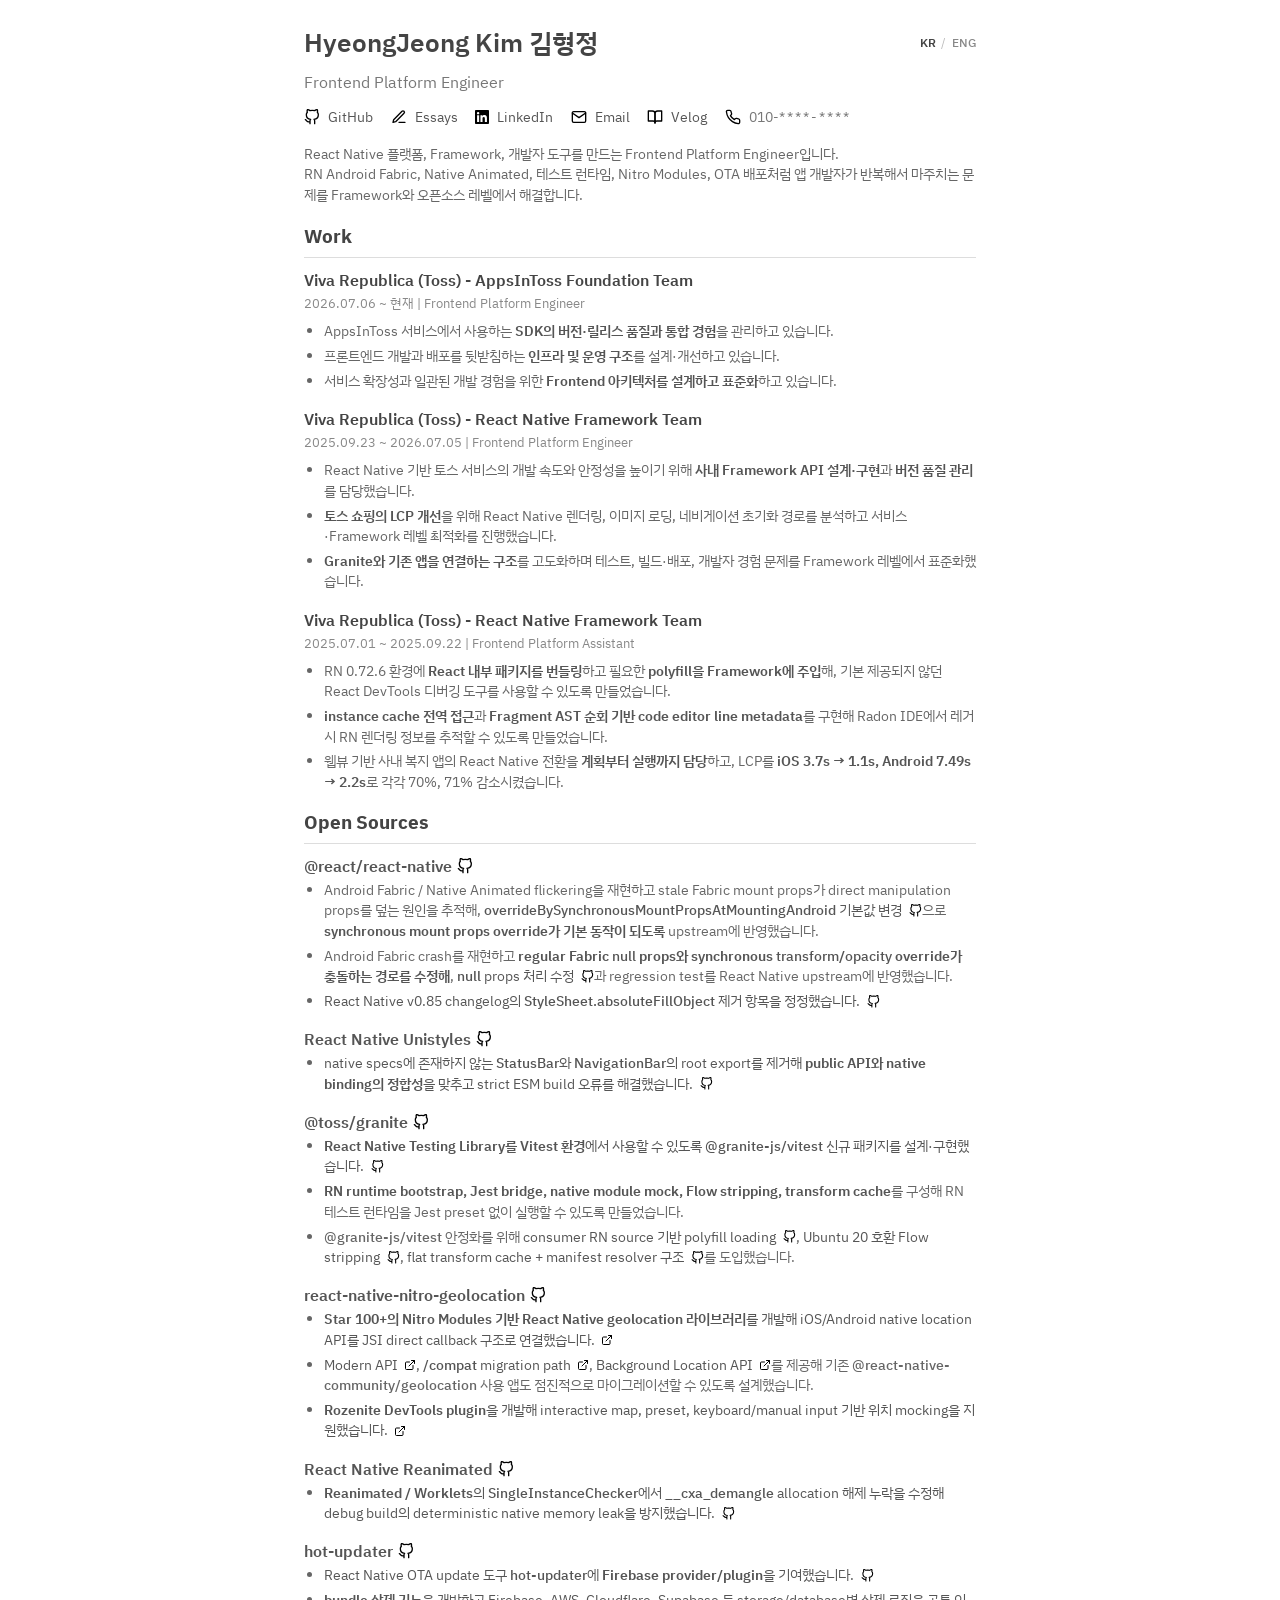
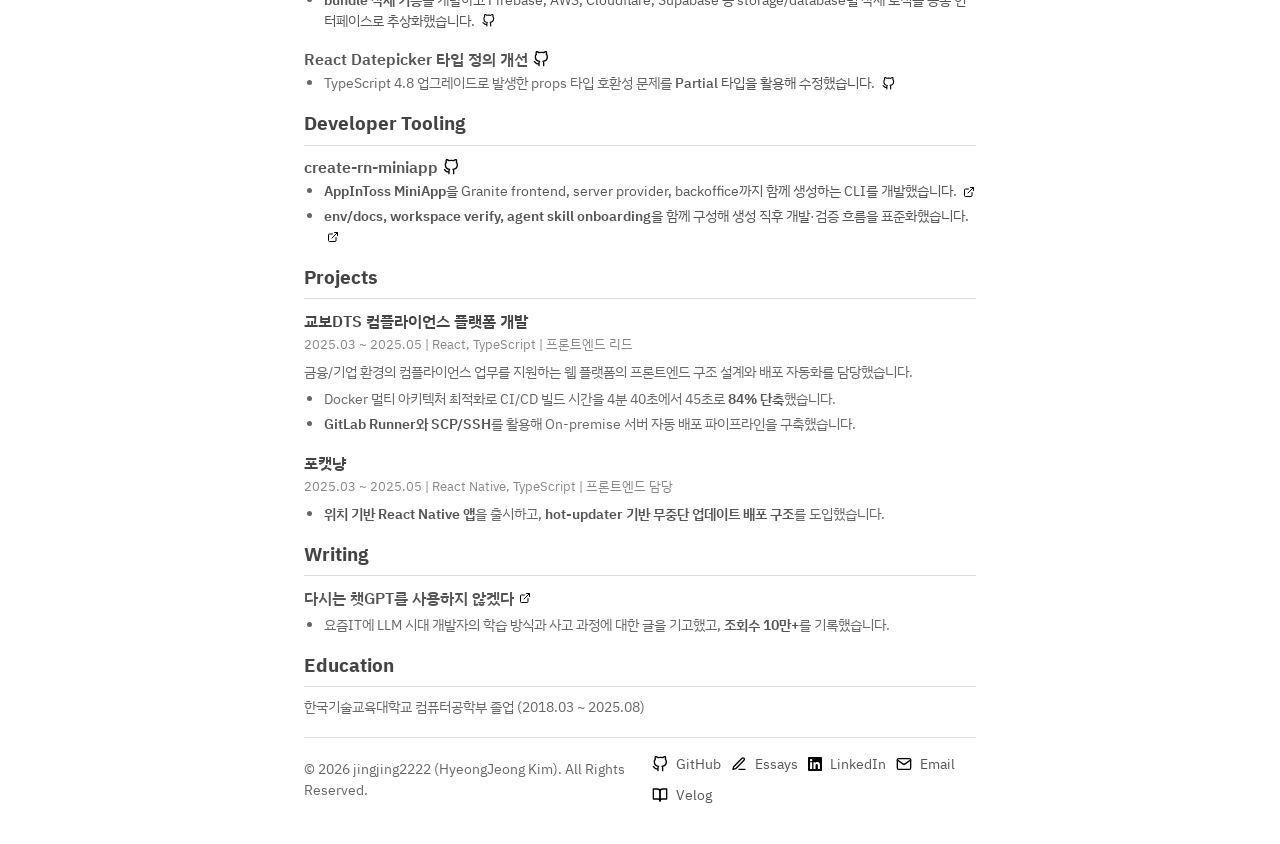
==== index.html @ 48386f1f "Update experience and open source contributions" ====
<!DOCTYPE html>
<html lang="ko">

<head>
    <link rel="stylesheet" href="style.css" />
    <meta charset="UTF-8">
    <meta name="viewport" content="width=device-width, initial-scale=1.0">
    <title>김형정 | Frontend Platform Engineer</title>
    <meta name="description" content="jingjing2222's resume">
    <meta name="keywords"
        content="김형정, Frontend Platform Engineer, React Native, TypeScript, 토스, Framework, Developer Tooling, jingjing2222">
    <meta name="author" content="김형정 (HyeongJeong Kim)">
    <meta name="robots" content="index, follow">
    <link rel="canonical" href="https://jingjing2222.github.io/resume/">
    <link rel="alternate" hreflang="ko" href="https://jingjing2222.github.io/resume/">
    <link rel="alternate" hreflang="en" href="https://jingjing2222.github.io/resume/en.html">
    <link rel="alternate" hreflang="x-default" href="https://jingjing2222.github.io/resume/">

    <!-- Open Graph Meta Tags -->
    <meta property="og:type" content="website">
    <meta property="og:title" content="김형정 | Frontend Platform Engineer">
    <meta property="og:description" content="jingjing2222's resume">
    <meta property="og:url" content="https://jingjing2222.github.io/resume/">
    <meta property="og:site_name" content="김형정 이력서">
    <meta property="og:locale" content="ko_KR">

    <!-- Twitter Card Meta Tags -->
    <meta name="twitter:card" content="summary">
    <meta name="twitter:title" content="김형정 | Frontend Platform Engineer">
    <meta name="twitter:description" content="jingjing2222's resume">
    <meta name="twitter:site" content="@jingjing2222">
    <meta name="twitter:creator" content="@jingjing2222">

    <!-- JSON-LD Structured Data -->
    <script type="application/ld+json">
    {
        "@context": "https://schema.org",
        "@type": "Person",
        "name": "김형정",
        "alternateName": "HyeongJeong Kim",
        "jobTitle": "Frontend Platform Engineer",
        "description": "jingjing2222's resume",
        "url": "https://jingjing2222.github.io/resume/",
        "sameAs": [
            "https://github.com/jingjing2222",
            "https://velog.io/@jingjing2222/posts",
            "https://brunch.co.kr/@jay2",
            "https://www.linkedin.com/in/%ED%98%95%EC%A0%95-%EA%B9%80-28005a360/"
        ],
        "email": "hj.jingjing2222@gmail.com",
        "knowsAbout": [
            "React Native",
            "React Native Platform",
            "TypeScript",
            "Frontend Platform",
            "Developer Tooling",
            "Mobile Development",
            "JavaScript"
        ],
        "worksFor": {
            "@type": "Organization",
            "name": "Viva Republica (Toss)"
        },
        "alumniOf": {
            "@type": "EducationalOrganization",
            "name": "한국기술교육대학교",
            "department": "컴퓨터공학부"
        }
    }
    </script>
</head>

<body>
    <main class="main">
        <header>
            <div class="header-title-row">
                <h1 class="title">HyeongJeong Kim 김형정</h1>
                <nav class="lang-switch" aria-label="Language">
                    <a href="index.html" class="lang-link" aria-current="page">KR</a>
                    <span class="lang-separator" aria-hidden="true">/</span>
                    <a href="en.html" class="lang-link">ENG</a>
                </nav>
            </div>
            <div class="title-desc">Frontend Platform Engineer</div>

            <div class="social-links">
                <a href="https://github.com/jingjing2222" target="_blank" class="social-link">
                    <span class="icon github-icon" aria-hidden="true"></span> GitHub
                </a>

                <a href="https://brunch.co.kr/@jay2" target="_blank" class="social-link">
                    <span class="icon essay-icon" aria-hidden="true"></span> Essays
                </a>

                <a href="https://www.linkedin.com/in/%ED%98%95%EC%A0%95-%EA%B9%80-28005a360/" target="_blank"
                    class="social-link">
                    <span class="icon linkedin-icon" aria-hidden="true"></span> LinkedIn
                </a>

                <a href="mailto:hj.jingjing2222@gmail.com" target="_blank" class="social-link">
                    <span class="icon email-icon" aria-hidden="true"></span> Email
                </a>

                <a href="https://velog.io/@jingjing2222/posts" target="_blank" class="social-link">
                    <span class="icon blog-icon" aria-hidden="true"></span> Velog
                </a>

                <div class="social-link">
                    <span class="icon phone-icon" aria-hidden="true"></span><span>010-</span><span
                        class="phone-number"></span>
                </div>
            </div>
        </header>

        <section class="about">
            <p>
                React Native 플랫폼, Framework, 개발자 도구를 만드는 Frontend Platform Engineer입니다.<br />
                RN Android Fabric, Native Animated, 테스트 런타임, Nitro Modules, OTA 배포처럼 앱 개발자가 반복해서 마주치는 문제를 Framework와 오픈소스 레벨에서 해결합니다.<br />
            </p>
        </section>

        <section class="work">
            <h2>Work</h2>

            <div class="experience-item">
                <h3>Viva Republica (Toss) - AppsInToss Foundation Team</h3>
                <div class="project-period">2026.07.06 ~ 현재 | Frontend Platform Engineer</div>
                <ul>
                    <li>AppsInToss 서비스에서 사용하는 <span class="semibold">SDK의 버전·릴리스 품질과 통합 경험</span>을 관리하고 있습니다.</li>
                    <li>프론트엔드 개발과 배포를 뒷받침하는 <span class="semibold">인프라 및 운영 구조</span>를 설계·개선하고 있습니다.</li>
                    <li>서비스 확장성과 일관된 개발 경험을 위한 <span class="semibold">Frontend 아키텍처를 설계하고 표준화</span>하고 있습니다.</li>
                </ul>
            </div>

            <div class="experience-item">
                <h3>Viva Republica (Toss) - React Native Framework Team</h3>
                <div class="project-period">2025.09.23 ~ 2026.07.05 | Frontend Platform Engineer</div>
                <ul>
                    <li>React Native 기반 토스 서비스의 개발 속도와 안정성을 높이기 위해 <span class="semibold">사내 Framework API 설계·구현</span>과 <span class="semibold">버전 품질 관리</span>를 담당했습니다.</li>
                    <li><span class="semibold">토스 쇼핑의 LCP 개선</span>을 위해 React Native 렌더링, 이미지 로딩, 네비게이션 초기화 경로를 분석하고 서비스·Framework 레벨 최적화를 진행했습니다.</li>
                    <li><span class="semibold">Granite와 기존 앱을 연결하는 구조</span>를 고도화하며 테스트, 빌드·배포, 개발자 경험 문제를 Framework 레벨에서 표준화했습니다.</li>
                </ul>
            </div>

            <div class="experience-item">
                <h3>Viva Republica (Toss) - React Native Framework Team</h3>
                <div class="project-period">2025.07.01 ~ 2025.09.22 | Frontend Platform Assistant</div>
                <ul>
                    <li>RN 0.72.6 환경에 <span class="semibold">React 내부 패키지를 번들링</span>하고 필요한 <span class="semibold">polyfill을 Framework에 주입</span>해, 기본 제공되지 않던 React DevTools 디버깅 도구를 사용할 수 있도록 만들었습니다.</li>
                    <li><span class="semibold">instance cache 전역 접근</span>과 <span class="semibold">Fragment AST 순회 기반 code editor line metadata</span>를 구현해 Radon IDE에서 레거시 RN 렌더링 정보를 추적할 수 있도록 만들었습니다.</li>
                    <li>웹뷰 기반 사내 복지 앱의 React Native 전환을 <span class="semibold">계획부터 실행까지 담당</span>하고, LCP를 <span class="semibold">iOS 3.7s → 1.1s, Android 7.49s → 2.2s</span>로 각각 70%, 71% 감소시켰습니다.</li>
                </ul>
            </div>
        </section>

        <section class="open-source">
            <h2>Open Sources</h2>

            <div class="experience-item">
                <h3><a href="https://github.com/react/react-native" target="_blank"
                        class="title-link">@react/react-native
                        <span class="icon github-icon" aria-hidden="true"></span></a></h3>
                <ul>
                    <li>Android Fabric / Native Animated flickering을 재현하고 stale Fabric mount props가 direct manipulation props를 덮는 원인을 추적해, <a
                            href="https://github.com/react/react-native/pull/56652" target="_blank"
                            class="inline-github-link"><code>overrideBySynchronousMountPropsAtMountingAndroid</code> 기본값 변경 <span class="icon github-icon"
                                aria-hidden="true"></span></a>으로 <span class="semibold">synchronous mount props override가 기본 동작이 되도록</span> upstream에 반영했습니다.</li>
                    <li>Android Fabric crash를 재현하고 <span class="semibold">regular Fabric <code>null</code> props와 synchronous <code>transform</code>/<code>opacity</code> override가 충돌하는 경로를 수정해</span>, <a
                            href="https://github.com/react/react-native/pull/56913" target="_blank"
                            class="inline-github-link"><code>null</code> props 처리 수정 <span class="icon github-icon"
                                aria-hidden="true"></span></a>과 regression test를 React Native upstream에 반영했습니다.</li>
                    <li><a href="https://github.com/react/react-native/pull/56390" target="_blank"
                            class="inline-github-link">React Native v0.85 changelog의 <code>StyleSheet.absoluteFillObject</code> 제거 항목을 정정했습니다.
                            <span class="icon github-icon" aria-hidden="true"></span></a></li>
                </ul>
            </div>

            <div class="experience-item">
                <h3><a href="https://github.com/jpudysz/react-native-unistyles/pull/1197" target="_blank"
                        class="title-link">React Native Unistyles
                        <span class="icon github-icon" aria-hidden="true"></span></a></h3>
                <ul>
                    <li><a href="https://github.com/jpudysz/react-native-unistyles/pull/1197" target="_blank"
                            class="inline-github-link">native specs에 존재하지 않는 <code>StatusBar</code>와 <code>NavigationBar</code>의 root export를 제거해 <span class="semibold">public API와 native binding의 정합성</span>을 맞추고 strict ESM build 오류를 해결했습니다.
                            <span class="icon github-icon" aria-hidden="true"></span></a></li>
                </ul>
            </div>

            <div class="experience-item">
                <h3><a href="https://github.com/toss/granite" target="_blank"
                        class="title-link">@toss/granite
                        <span class="icon github-icon" aria-hidden="true"></span></a></h3>
                <ul>
                    <li><a href="https://github.com/toss/granite/pull/275" target="_blank"
                            class="inline-github-link"><span class="semibold">React Native Testing Library를 Vitest 환경</span>에서 사용할 수 있도록 <code>@granite-js/vitest</code> 신규 패키지를 설계·구현했습니다.
                            <span class="icon github-icon" aria-hidden="true"></span></a></li>
                    <li><span class="semibold">RN runtime bootstrap, Jest bridge, native module mock, Flow stripping, transform cache</span>를 구성해 RN 테스트 런타임을 Jest preset 없이 실행할 수 있도록 만들었습니다.</li>
                    <li><code>@granite-js/vitest</code> 안정화를 위해 <a
                            href="https://github.com/toss/granite/pull/277" target="_blank"
                            class="inline-github-link">consumer RN source 기반 polyfill loading <span
                                class="icon github-icon" aria-hidden="true"></span></a>, <a
                            href="https://github.com/toss/granite/pull/278" target="_blank"
                            class="inline-github-link">Ubuntu 20 호환 Flow stripping <span class="icon github-icon"
                                aria-hidden="true"></span></a>, <a href="https://github.com/toss/granite/pull/284"
                            target="_blank" class="inline-github-link">flat transform cache + manifest resolver 구조 <span
                                class="icon github-icon" aria-hidden="true"></span></a>를 도입했습니다.</li>
                </ul>
            </div>

            <div class="experience-item">
                <h3><a href="https://github.com/jingjing2222/react-native-nitro-geolocation" target="_blank"
                        class="title-link">react-native-nitro-geolocation
                        <span class="icon github-icon" aria-hidden="true"></span></a></h3>
                <ul>
                    <li><a href="https://react-native-nitro-geolocation.pages.dev/guide/why-nitro-module" target="_blank"
                            class="doc-link"><span class="semibold">Star 100+의 Nitro Modules 기반 React Native geolocation 라이브러리</span>를 개발해 iOS/Android native location API를 JSI direct callback 구조로 연결했습니다.&nbsp;<span class="link-icon" aria-hidden="true"></span></a></li>
                    <li><a href="https://react-native-nitro-geolocation.pages.dev/guide/modern-api" target="_blank"
                            class="doc-link">Modern API&nbsp;<span class="link-icon" aria-hidden="true"></span></a>, <a
                            href="https://react-native-nitro-geolocation.pages.dev/guide/compat-api" target="_blank"
                            class="doc-link"><code>/compat</code> migration path&nbsp;<span class="link-icon"
                                aria-hidden="true"></span></a>, <a
                            href="https://react-native-nitro-geolocation.pages.dev/background/overview" target="_blank"
                            class="doc-link">Background Location API&nbsp;<span class="link-icon"
                                aria-hidden="true"></span></a>를 제공해 기존 <code>@react-native-community/geolocation</code> 사용 앱도 점진적으로 마이그레이션할 수 있도록 설계했습니다.</li>
                    <li><a href="https://react-native-nitro-geolocation.pages.dev/guide/devtools" target="_blank"
                            class="doc-link"><span class="semibold">Rozenite DevTools plugin</span>을 개발해 interactive map, preset, keyboard/manual input 기반 위치 mocking을 지원했습니다.&nbsp;<span class="link-icon" aria-hidden="true"></span></a></li>
                </ul>
            </div>

            <div class="experience-item">
                <h3><a href="https://github.com/software-mansion/react-native-reanimated/pull/8964" target="_blank"
                        class="title-link">React Native Reanimated
                        <span class="icon github-icon" aria-hidden="true"></span></a></h3>
                <ul>
                    <li><a href="https://github.com/software-mansion/react-native-reanimated/pull/8964" target="_blank"
                            class="inline-github-link"><span class="semibold">Reanimated / Worklets</span>의 <code>SingleInstanceChecker</code>에서 <code>__cxa_demangle</code> allocation 해제 누락을 수정해 debug build의 deterministic native memory leak을 방지했습니다.
                            <span class="icon github-icon" aria-hidden="true"></span></a></li>
                </ul>
            </div>

            <div class="experience-item">
                <h3><a href="https://github.com/gronxb/hot-updater" target="_blank"
                        class="title-link">hot-updater
                        <span class="icon github-icon" aria-hidden="true"></span></a></h3>
                <ul>
                    <li><a href="https://github.com/gronxb/hot-updater/pull/212" target="_blank"
                            class="inline-github-link">React Native OTA update 도구 <code>hot-updater</code>에 <span class="semibold">Firebase provider/plugin</span>을 기여했습니다.
                            <span class="icon github-icon" aria-hidden="true"></span></a></li>
                    <li><a href="https://github.com/gronxb/hot-updater/pull/388" target="_blank"
                            class="inline-github-link"><span class="semibold">bundle 삭제 기능</span>을 개발하고 Firebase, AWS, Cloudflare, Supabase 등 storage/database별 삭제 로직을 공통 인터페이스로 추상화했습니다.
                            <span class="icon github-icon" aria-hidden="true"></span></a></li>
                </ul>
            </div>

            <div class="experience-item">
                <h3><a href="https://github.com/Hacker0x01/react-datepicker/pull/5406" target="_blank"
                        class="title-link">React Datepicker 타입 정의 개선
                        <span class="icon github-icon" aria-hidden="true"></span></a></h3>
                <ul>
                    <li>TypeScript 4.8 업그레이드로 발생한 props 타입 호환성 문제를 <a
                            href="https://github.com/Hacker0x01/react-datepicker/pull/5406" target="_blank"
                            class="inline-github-link"><code>Partial</code> 타입을 활용해 수정했습니다. <span
                                class="icon github-icon" aria-hidden="true"></span></a></li>
                </ul>
            </div>
        </section>

        <section class="app">
            <h2>Developer Tooling</h2>
            <div class="app-item">
                <h3><a href="https://github.com/jingjing2222/create-rn-miniapp" target="_blank"
                        class="title-link">create-rn-miniapp
                        <span class="icon github-icon" aria-hidden="true"></span></a></h3>
                <ul>
                    <li><a href="https://github.com/jingjing2222/create-rn-miniapp#%EC%83%9D%EC%84%B1%ED%95%98%EB%A9%B4-%EB%B0%94%EB%A1%9C-%EC%A4%80%EB%B9%84%EB%8F%BC%EC%9A%94" target="_blank"
                            class="doc-link"><span class="semibold">AppInToss MiniApp</span>을 Granite frontend, server provider, backoffice까지 함께 생성하는 CLI를 개발했습니다.&nbsp;<span
                                class="link-icon" aria-hidden="true"></span></a></li>
                    <li><a href="https://github.com/jingjing2222/create-rn-miniapp#%EC%83%9D%EC%84%B1%ED%95%98%EB%A9%B4-%EB%B0%94%EB%A1%9C-%EC%A4%80%EB%B9%84%EB%8F%BC%EC%9A%94" target="_blank"
                            class="doc-link"><span class="semibold">env/docs, workspace verify, agent skill onboarding</span>을 함께 구성해 생성 직후 개발·검증 흐름을 표준화했습니다.&nbsp;<span
                                class="link-icon" aria-hidden="true"></span></a></li>
                </ul>
            </div>
        </section>

        <section class="projects">
            <h2>Projects</h2>

            <div class="project-item">
                <h3>교보DTS 컴플라이언스 플랫폼 개발</h3>
                <div class="project-period">2025.03 ~ 2025.05 | React, TypeScript | 프론트엔드 리드</div>
                <p>금융/기업 환경의 컴플라이언스 업무를 지원하는 웹 플랫폼의 프론트엔드 구조 설계와 배포 자동화를 담당했습니다.</p>
                <ul>
                    <li>Docker 멀티 아키텍처 최적화로 CI/CD 빌드 시간을 4분 40초에서 45초로 <span class="semibold">84% 단축</span>했습니다.</li>
                    <li><span class="semibold">GitLab Runner와 SCP/SSH</span>를 활용해 On-premise 서버 자동 배포 파이프라인을 구축했습니다.</li>
                </ul>
            </div>

            <div class="project-item">
                <h3>포캣냥</h3>
                <div class="project-period">2025.03 ~ 2025.05 | React Native, TypeScript | 프론트엔드 담당</div>
                <ul>
                    <li><span class="semibold">위치 기반 React Native 앱</span>을 출시하고, <span class="semibold">hot-updater 기반 무중단 업데이트 배포 구조</span>를 도입했습니다.</li>
                </ul>

            </div>
        </section>

        <section class="article">
            <h2>Writing</h2>

            <div class="experience-item">
                <h3><a href="https://yozm.wishket.com/magazine/detail/3076/" target="_blank" class="title-link">다시는 챗GPT를 사용하지 않겠다<span class="link-icon" aria-hidden="true"></span></a></h3>
                <ul>
                    <li>요즘IT에 LLM 시대 개발자의 학습 방식과 사고 과정에 대한 글을 기고했고, <span class="semibold">조회수 10만+</span>를 기록했습니다.</li>
                </ul>
            </div>
        </section>

        <section class="education">
            <h2>Education</h2>
            <div class="education-item">
                <ul class="compact-list">
                    <li>한국기술교육대학교 컴퓨터공학부 졸업 (2018.03 ~ 2025.08)</li>
                </ul>
            </div>
        </section>

        <footer class="footer">
            <div class="footer-content">
                <div class="footer-info">
                    <p>© 2026 jingjing2222 (HyeongJeong Kim). All Rights Reserved.</p>
                </div>
                <div class="footer-links">
                    <a href="https://github.com/jingjing2222" target="_blank" class="footer-link">
                        <span class="icon github-icon" aria-hidden="true"></span> GitHub
                    </a>
                    <a href="https://brunch.co.kr/@jay2" target="_blank" class="footer-link">
                        <span class="icon essay-icon" aria-hidden="true"></span> Essays
                    </a>
                    <a href="https://www.linkedin.com/in/%ED%98%95%EC%A0%95-%EA%B9%80-28005a360/" target="_blank"
                        class="footer-link">
                        <span class="icon linkedin-icon" aria-hidden="true"></span> LinkedIn
                    </a>
                    <a href="mailto:hj.jingjing2222@gmail.com" class="footer-link">
                        <span class="icon email-icon" aria-hidden="true"></span> Email
                    </a>
                    <a href="https://velog.io/@jingjing2222/posts" target="_blank" class="footer-link">
                        <span class="icon blog-icon" aria-hidden="true"></span> Velog
                    </a>
                </div>
            </div>
        </footer>

    </main>
</body>

</html>
---- style.css ----
@font-face {
  font-family: "IBMPlexSansKR";
  src: url("/fonts/IBMPlexSansKR-Light.ttf") format("truetype");
  font-weight: 300;
  font-style: normal;
  font-display: swap;
}

@font-face {
  font-family: "IBMPlexSansKR";
  src: url("/fonts/IBMPlexSansKR-Regular.ttf") format("truetype");
  font-weight: 400;
  font-style: normal;
  font-display: swap;
}

@font-face {
  font-family: "IBMPlexSansKR";
  src: url("/fonts/IBMPlexSansKR-Medium.ttf") format("truetype");
  font-weight: 500;
  font-style: normal;
  font-display: swap;
}

@font-face {
  font-family: "IBMPlexSansKR";
  src: url("/fonts/IBMPlexSansKR-SemiBold.ttf") format("truetype");
  font-weight: 600;
  font-style: normal;
  font-display: swap;
}

@font-face {
  font-family: "IBMPlexSansKR";
  src: url("/fonts/IBMPlexSansKR-Bold.ttf") format("truetype");
  font-weight: 700;
  font-style: normal;
  font-display: swap;
}

* {
  box-sizing: border-box;
  margin: 0;
  padding: 0;
}

body {
  font-family: "IBMPlexSansKR", sans-serif;
  line-height: 1.5;
  color: #555;
  background-color: #fff;
  font-size: 0.9rem;
  -webkit-print-color-adjust: exact;
  print-color-adjust: exact;
}

.main {
  margin: 1.5rem auto;
  width: 720px;
  padding: 0 1.5rem;
}

a {
  color: #555;
  text-decoration: none;
  transition: all 0.2s ease;
  border-radius: 2px;
}

.article .experience-item h3 {
  margin-bottom: 0.3rem;
}

a:hover {
  background-color: #666;
  color: #fff;
}

.title-link {
  color: #555;
  display: inline-flex;
  align-items: center;
  font-weight: inherit;
  width: fit-content;
  max-width: 100%;
  gap: 5px;
  white-space: normal;
  overflow-wrap: anywhere;
  vertical-align: baseline;
}

.title-link:hover {
  background-color: #666;
  color: #fff;
}

.blog-link {
  color: #555;
  display: inline;
  width: fit-content;
  overflow-wrap: anywhere;
}

.blog-link b {
  white-space: normal;
}

.blog-link .icon {
  vertical-align: middle;
}

.blog-link:hover {
  background-color: #666;
  color: #fff;
}

.doc-link {
  color: #555;
  display: inline;
  overflow-wrap: anywhere;
}

.doc-link:hover {
  background-color: #666;
  color: #fff;
}

.inline-github-link {
  color: #555;
  display: inline;
  overflow-wrap: anywhere;
}

.inline-github-link .icon {
  width: 13px;
  height: 13px;
  margin: 0 0 0 4px;
  vertical-align: -0.12em;
}

.doc-link .github-icon {
  width: 13px;
  height: 13px;
  margin: 0 0 0 4px;
  vertical-align: -0.12em;
}

.inline-github-link:hover {
  background-color: #666;
  color: #fff;
}

.semibold {
  font-weight: 600;
  color: #555;
}

a:hover .semibold {
  color: #fff;
}

.link-icon {
  display: inline-block;
  width: 12px;
  height: 12px;
  flex: 0 0 auto;
  margin-left: 3px;
  vertical-align: -0.1em;
  background-image: url('data:image/svg+xml;utf8,<svg xmlns="http://www.w3.org/2000/svg" width="16" height="16" viewBox="0 0 24 24" fill="none" stroke="currentColor" stroke-width="2" stroke-linecap="round" stroke-linejoin="round"><path d="M18 13v6a2 2 0 0 1-2 2H5a2 2 0 0 1-2-2V8a2 2 0 0 1 2-2h6"></path><polyline points="15 3 21 3 21 9"></polyline><line x1="10" y1="14" x2="21" y2="3"></line></svg>');
  background-position: center;
  background-repeat: no-repeat;
  background-size: contain;
}

/* Header Styles */
header {
  margin-bottom: 1rem;
}

.header-title-row {
  display: flex;
  align-items: center;
  justify-content: space-between;
  gap: 1rem;
  flex-wrap: wrap;
  margin: 0.5rem 0;
}

.title {
  font-size: 1.6rem;
  font-weight: 600;
  margin: 0;
  color: #444;
}

.lang-switch {
  display: inline-flex;
  align-items: center;
  gap: 0.35rem;
  flex: 0 0 auto;
  color: #999;
  font-size: 0.78rem;
  letter-spacing: 0;
}

.lang-link {
  color: #888;
  font-weight: 500;
}

.lang-link[aria-current="page"] {
  color: #444;
  font-weight: 600;
}

.lang-separator {
  color: #bbb;
}

.title-desc {
  font-size: 1rem;
  color: #777;
  margin-bottom: 0.8rem;
}

.social-links {
  display: flex;
  flex-wrap: wrap;
  gap: 0.45rem 1.1rem;
  margin-top: 0;
  color: #777;
}

.social-link {
  display: inline-flex;
  align-items: center;
  font-size: 0.85rem;
  white-space: nowrap;
}

.icon {
  width: 16px;
  height: 16px;
  margin-right: 8px;
  background-position: center;
  background-repeat: no-repeat;
  background-size: contain;
  display: inline-block;
}

.title-link .icon,
.footer-link .icon {
  flex: 0 0 auto;
}

.title-link .icon {
  margin-right: 0;
}

.title-link .link-icon {
  margin-left: 0;
}

.inline-icon {
  margin-left: 5px;
  margin-right: 0;
}

.github-icon {
  background-image: url('data:image/svg+xml;utf8,<svg xmlns="http://www.w3.org/2000/svg" width="24" height="24" viewBox="0 0 24 24" fill="none" stroke="currentColor" stroke-width="2" stroke-linecap="round" stroke-linejoin="round"><path d="M9 19c-5 1.5-5-2.5-7-3m14 6v-3.87a3.37 3.37 0 0 0-.94-2.61c3.14-.35 6.44-1.54 6.44-7A5.44 5.44 0 0 0 20 4.77 5.07 5.07 0 0 0 19.91 1S18.73.65 16 2.48a13.38 13.38 0 0 0-7 0C6.27.65 5.09 1 5.09 1A5.07 5.07 0 0 0 5 4.77a5.44 5.44 0 0 0-1.5 3.78c0 5.42 3.3 6.61 6.44 7A3.37 3.37 0 0 0 9 18.13V22"></path></svg>');
}

.blog-icon {
  background-image: url('data:image/svg+xml;utf8,<svg xmlns="http://www.w3.org/2000/svg" width="24" height="24" viewBox="0 0 24 24" fill="none" stroke="currentColor" stroke-width="2" stroke-linecap="round" stroke-linejoin="round"><path d="M2 3h6a4 4 0 0 1 4 4v14a3 3 0 0 0-3-3H2z"></path><path d="M22 3h-6a4 4 0 0 0-4 4v14a3 3 0 0 1 3-3h7z"></path></svg>');
}

.essay-icon {
  background-image: url('data:image/svg+xml;utf8,<svg xmlns="http://www.w3.org/2000/svg" width="24" height="24" viewBox="0 0 24 24" fill="none" stroke="currentColor" stroke-width="2" stroke-linecap="round" stroke-linejoin="round"><path d="M12 20h9"></path><path d="M16.5 3.5a2.12 2.12 0 0 1 3 3L7 19l-4 1 1-4Z"></path></svg>');
}

.linkedin-icon {
  width: 14px;
  height: 14px;
  background-image: url('data:image/svg+xml;utf8,<svg xmlns="http://www.w3.org/2000/svg" width="24" height="24" viewBox="0 0 24 24" fill="currentColor"><path d="M22.23 0H1.77C.79 0 0 .77 0 1.73v20.54C0 23.23.79 24 1.77 24h20.46c.98 0 1.77-.77 1.77-1.73V1.73C24 .77 23.21 0 22.23 0zM7.12 20.45H3.56V9h3.56v11.45zM5.34 7.43a2.06 2.06 0 1 1 0-4.12 2.06 2.06 0 0 1 0 4.12zM20.45 20.45h-3.56v-5.57c0-1.33-.02-3.04-1.85-3.04-1.85 0-2.14 1.45-2.14 2.94v5.67H9.35V9h3.41v1.56h.05c.47-.9 1.64-1.85 3.37-1.85 3.61 0 4.27 2.37 4.27 5.46v6.28z"/></svg>');
}

.email-icon {
  background-image: url('data:image/svg+xml;utf8,<svg xmlns="http://www.w3.org/2000/svg" width="24" height="24" viewBox="0 0 24 24" fill="none" stroke="currentColor" stroke-width="2" stroke-linecap="round" stroke-linejoin="round"><path d="M4 4h16c1.1 0 2 .9 2 2v12c0 1.1-.9 2-2 2H4c-1.1 0-2-.9-2-2V6c0-1.1.9-2 2-2z"></path><polyline points="22,6 12,13 2,6"></polyline></svg>');
  display: inline-block;
  vertical-align: middle;
  background-repeat: no-repeat;
}

.phone-icon {
  background-image: url('data:image/svg+xml;utf8,<svg xmlns="http://www.w3.org/2000/svg" width="24" height="24" viewBox="0 0 24 24" fill="none" stroke="currentColor" stroke-width="2" stroke-linecap="round" stroke-linejoin="round"><path d="M22 16.92v3a2 2 0 0 1-2.18 2 19.79 19.79 0 0 1-8.63-3.07 19.5 19.5 0 0 1-6-6 19.79 19.79 0 0 1-3.07-8.67A2 2 0 0 1 4.11 2h3a2 2 0 0 1 2 1.72 12.84 12.84 0 0 0 .7 2.81 2 2 0 0 1-.45 2.11L8.09 9.91a16 16 0 0 0 6 6l1.27-1.27a2 2 0 0 1 2.11-.45 12.84 12.84 0 0 0 2.81.7A2 2 0 0 1 22 16.92z"></path></svg>');
  display: inline-block;
  vertical-align: middle;
  background-repeat: no-repeat;
}

/* Section Styles */
main > section {
  margin: 0;
}

main > section + section {
  margin-top: 1rem;
}

h2 {
  font-size: 1.2rem;
  font-weight: 700;
  margin-bottom: 0.6rem;
  border-bottom: 1px solid #ddd;
  padding-bottom: 0.4rem;
  color: #444;
}

h3 {
  font-size: 1rem;
  font-weight: 600;
  margin-bottom: 0.5rem;
  color: #444;
}

h4 {
  font-size: 0.9rem;
  font-weight: 600;
  margin: 0.8rem 0 0.5rem 0;
  color: #555;
}

section p,
section li {
  font-size: 0.85rem;
  color: #666;
  overflow-wrap: anywhere;
}

section ul {
  margin: 0;
  padding-left: 1.25rem;
}

section li + li {
  margin-top: 0.28rem;
}

section code {
  font-family: inherit;
  font-weight: 500;
}

.section-group + .section-group {
  margin-top: 1rem;
}

.section-group > h3 {
  margin-bottom: 0.6rem;
}

.about p {
  margin-bottom: 0;
  font-size: 0.87rem;
}

/* Education & Language Styles */
.experience-item,
.project-item,
.app-item,
.education-item,
.language-item {
  margin-bottom: 1rem;
}

.experience-item:last-child,
.project-item:last-child,
.app-item:last-child,
.education-item:last-child,
.language-item:last-child {
  margin-bottom: 0;
}

/* Experience Styles */
.experience-item h3 {
  margin-bottom: 0.125rem;
}

.experience-item ul li {
  font-weight: 400;
  font-size: 0.85rem;
}

/* Project Styles */
.project-item h3 {
  font-size: 1rem;
  margin-bottom: 0.125rem;
}

.app-item h3 {
  margin-bottom: 0.125rem;
}

.project-item p {
  margin-bottom: 0.45rem;
}

.project-period {
  font-size: 0.8rem;
  color: #888;
  margin-bottom: 0.5rem;
}

.compact-list {
  list-style: none;
  padding-left: 0;
}

.compact-list li {
  font-size: 0.85rem;
}

.link-list .title-link + .title-link {
  margin-left: 0.75rem;
}

/* Print styles - 콘텐츠 자연스럽게 흐르도록 설정 */
@media print {
  @page {
    margin: 0.5cm;
    size: A4;
  }

  .phone-number:before {
    content: "7730-4966" !important;
    letter-spacing: normal !important;
  }

  body {
    font-size: 0.85rem;
    width: 100%;
    margin: 0;
    padding: 0;
  }

  .main {
    width: 100%;
    margin: 0;
    padding: 0.8rem;
  }

  a {
    color: #444;
  }

  .social-link {
    font-size: 0.9rem;
  }

  .lang-switch {
    display: none;
  }

  main > section + section {
    margin-top: 0.75rem;
  }

  .experience-item,
  .project-item,
  .app-item,
  .education-item,
  li {
    break-inside: avoid;
    page-break-inside: avoid;
  }

  h2,
  h3 {
    break-after: avoid;
    page-break-after: avoid;
  }

  h2 {
    margin-top: 0;
  }

  .footer {
    margin-top: 1rem !important;
    padding: 0.7rem 0 0 !important;
  }

  .footer-info {
    font-size: 0.82rem !important;
  }
}

@media (max-width: 768px) {
  .main {
    width: 100%;
    padding: 0 1rem;
  }

  .title {
    font-size: 1.5rem;
  }

  .header-title-row {
    gap: 0.35rem 0.9rem;
  }

  .social-links {
    gap: 0.45rem 0.9rem;
  }

  .link-list .title-link + .title-link {
    margin-left: 0.6rem;
  }
}

/* Footer 스타일 */
.footer {
  margin-top: 1.25rem;
  padding: 0.9rem 0;
  border-top: 1px solid #e0e0e0;
}

.footer-content {
  display: flex;
  flex-direction: column;
  gap: 10px;
}

.footer-info {
  color: #666;
  font-size: 0.9rem;
}

.footer-info p {
  margin: 5px 0;
}

.footer-links {
  display: flex;
  gap: 10px;
  flex-wrap: wrap;
}

.footer-link {
  color: #555;
  text-decoration: none;
  display: flex;
  align-items: center;
  transition: color 0.2s;
}

.footer-link:hover {
  color: #000;
  text-decoration: underline;
}

/* 반응형 조정 */
@media (min-width: 769px) {
  .footer-content {
    flex-direction: row;
    justify-content: space-between;
    align-items: center;
  }
}

.phone-number:before {
  content: "****-****";
  letter-spacing: 2px;
}

.phone-number:hover:before {
  content: "7730-4966";
  letter-spacing: 0px;
}

.app-item p {
  margin-bottom: 5px;
}
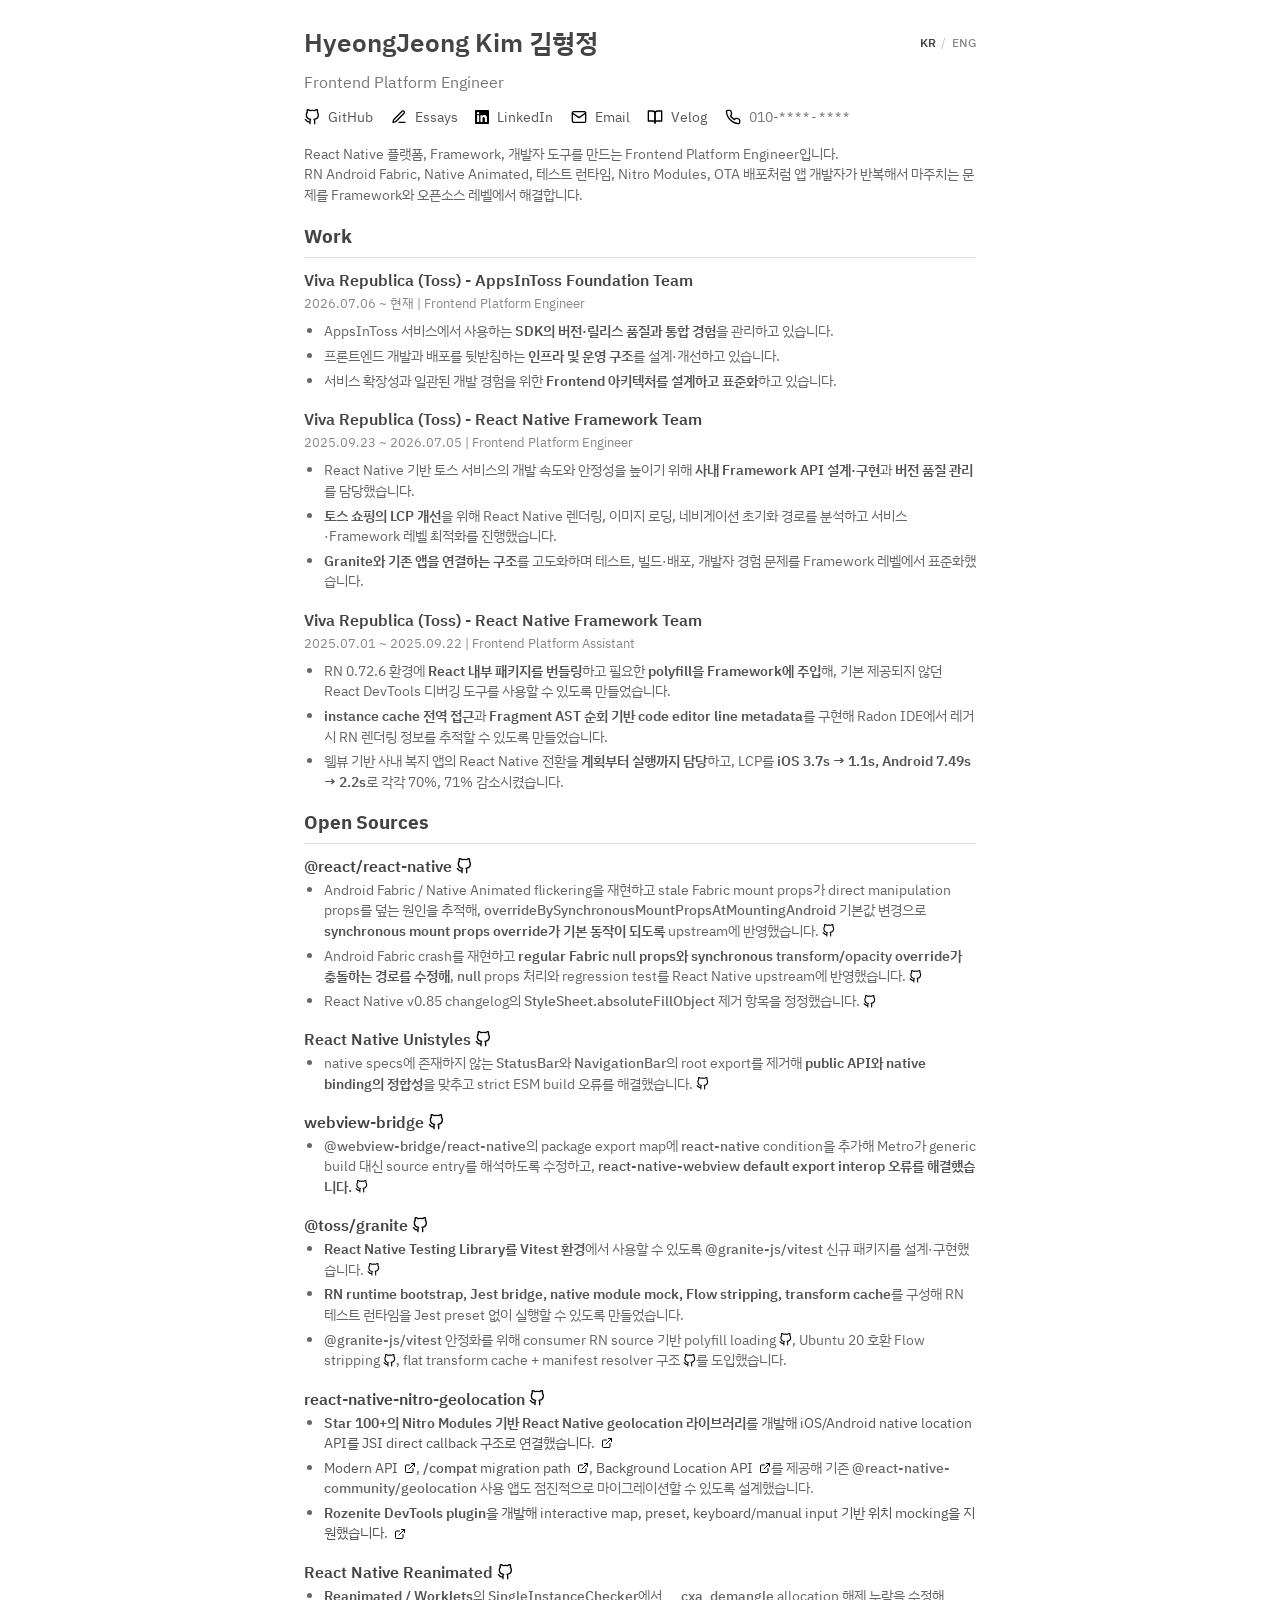
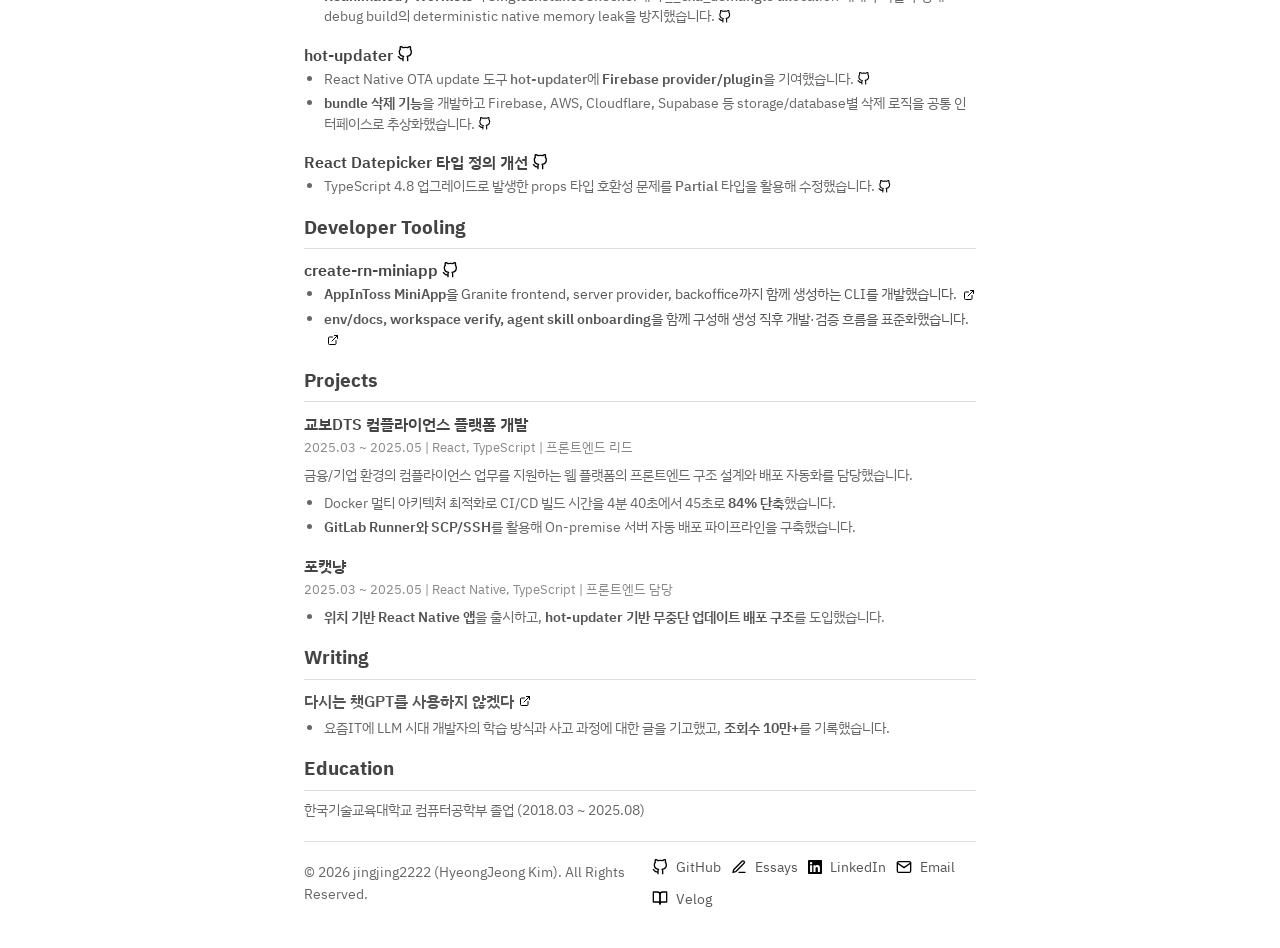
==== commit ee769114: "Add webview-bridge contribution and refine links" ====
--- a/index.html
+++ b/index.html
@@ -157,60 +157,73 @@
             <h2>Open Sources</h2>
 
             <div class="experience-item">
-                <h3><a href="https://github.com/react/react-native" target="_blank"
-                        class="title-link">@react/react-native
-                        <span class="icon github-icon" aria-hidden="true"></span></a></h3>
-                <ul>
-                    <li>Android Fabric / Native Animated flickering을 재현하고 stale Fabric mount props가 direct manipulation props를 덮는 원인을 추적해, <a
+                <h3>@react/react-native <a href="https://github.com/react/react-native" target="_blank"
+                        class="github-link" aria-label="@react/react-native GitHub 저장소"><span
+                            class="icon github-icon" aria-hidden="true"></span></a></h3>
+                <ul>
+                    <li>Android Fabric / Native Animated flickering을 재현하고 stale Fabric mount props가 direct manipulation props를 덮는 원인을 추적해, <code>overrideBySynchronousMountPropsAtMountingAndroid</code> 기본값 변경으로 <span class="semibold">synchronous mount props override가 기본 동작이 되도록</span> upstream에 반영했습니다. <a
                             href="https://github.com/react/react-native/pull/56652" target="_blank"
-                            class="inline-github-link"><code>overrideBySynchronousMountPropsAtMountingAndroid</code> 기본값 변경 <span class="icon github-icon"
-                                aria-hidden="true"></span></a>으로 <span class="semibold">synchronous mount props override가 기본 동작이 되도록</span> upstream에 반영했습니다.</li>
-                    <li>Android Fabric crash를 재현하고 <span class="semibold">regular Fabric <code>null</code> props와 synchronous <code>transform</code>/<code>opacity</code> override가 충돌하는 경로를 수정해</span>, <a
+                            class="github-link" aria-label="React Native PR 56652"><span class="icon github-icon"
+                                aria-hidden="true"></span></a></li>
+                    <li>Android Fabric crash를 재현하고 <span class="semibold">regular Fabric <code>null</code> props와 synchronous <code>transform</code>/<code>opacity</code> override가 충돌하는 경로를 수정해</span>, <code>null</code> props 처리와 regression test를 React Native upstream에 반영했습니다. <a
                             href="https://github.com/react/react-native/pull/56913" target="_blank"
-                            class="inline-github-link"><code>null</code> props 처리 수정 <span class="icon github-icon"
-                                aria-hidden="true"></span></a>과 regression test를 React Native upstream에 반영했습니다.</li>
-                    <li><a href="https://github.com/react/react-native/pull/56390" target="_blank"
-                            class="inline-github-link">React Native v0.85 changelog의 <code>StyleSheet.absoluteFillObject</code> 제거 항목을 정정했습니다.
-                            <span class="icon github-icon" aria-hidden="true"></span></a></li>
-                </ul>
-            </div>
-
-            <div class="experience-item">
-                <h3><a href="https://github.com/jpudysz/react-native-unistyles/pull/1197" target="_blank"
-                        class="title-link">React Native Unistyles
-                        <span class="icon github-icon" aria-hidden="true"></span></a></h3>
-                <ul>
-                    <li><a href="https://github.com/jpudysz/react-native-unistyles/pull/1197" target="_blank"
-                            class="inline-github-link">native specs에 존재하지 않는 <code>StatusBar</code>와 <code>NavigationBar</code>의 root export를 제거해 <span class="semibold">public API와 native binding의 정합성</span>을 맞추고 strict ESM build 오류를 해결했습니다.
-                            <span class="icon github-icon" aria-hidden="true"></span></a></li>
-                </ul>
-            </div>
-
-            <div class="experience-item">
-                <h3><a href="https://github.com/toss/granite" target="_blank"
-                        class="title-link">@toss/granite
-                        <span class="icon github-icon" aria-hidden="true"></span></a></h3>
-                <ul>
-                    <li><a href="https://github.com/toss/granite/pull/275" target="_blank"
-                            class="inline-github-link"><span class="semibold">React Native Testing Library를 Vitest 환경</span>에서 사용할 수 있도록 <code>@granite-js/vitest</code> 신규 패키지를 설계·구현했습니다.
-                            <span class="icon github-icon" aria-hidden="true"></span></a></li>
+                            class="github-link" aria-label="React Native PR 56913"><span class="icon github-icon"
+                                aria-hidden="true"></span></a></li>
+                    <li>React Native v0.85 changelog의 <code>StyleSheet.absoluteFillObject</code> 제거 항목을 정정했습니다. <a
+                            href="https://github.com/react/react-native/pull/56390" target="_blank"
+                            class="github-link" aria-label="React Native PR 56390"><span class="icon github-icon"
+                                aria-hidden="true"></span></a></li>
+                </ul>
+            </div>
+
+            <div class="experience-item">
+                <h3>React Native Unistyles <a href="https://github.com/jpudysz/react-native-unistyles" target="_blank"
+                        class="github-link" aria-label="React Native Unistyles GitHub 저장소"><span
+                            class="icon github-icon" aria-hidden="true"></span></a></h3>
+                <ul>
+                    <li>native specs에 존재하지 않는 <code>StatusBar</code>와 <code>NavigationBar</code>의 root export를 제거해 <span class="semibold">public API와 native binding의 정합성</span>을 맞추고 strict ESM build 오류를 해결했습니다. <a
+                            href="https://github.com/jpudysz/react-native-unistyles/pull/1197" target="_blank"
+                            class="github-link" aria-label="React Native Unistyles PR 1197"><span
+                                class="icon github-icon" aria-hidden="true"></span></a></li>
+                </ul>
+            </div>
+
+            <div class="experience-item">
+                <h3>webview-bridge <a href="https://github.com/gronxb/webview-bridge" target="_blank"
+                        class="github-link" aria-label="webview-bridge GitHub 저장소"><span
+                            class="icon github-icon" aria-hidden="true"></span></a></h3>
+                <ul>
+                    <li><code>@webview-bridge/react-native</code>의 package export map에 <code>react-native</code> condition을 추가해 Metro가 generic build 대신 source entry를 해석하도록 수정하고, <span class="semibold"><code>react-native-webview</code> default export interop 오류를 해결했습니다.</span> <a
+                            href="https://github.com/gronxb/webview-bridge/pull/115" target="_blank"
+                            class="github-link" aria-label="webview-bridge PR 115"><span class="icon github-icon"
+                                aria-hidden="true"></span></a></li>
+                </ul>
+            </div>
+
+            <div class="experience-item">
+                <h3>@toss/granite <a href="https://github.com/toss/granite" target="_blank"
+                        class="github-link" aria-label="@toss/granite GitHub 저장소"><span
+                            class="icon github-icon" aria-hidden="true"></span></a></h3>
+                <ul>
+                    <li><span class="semibold">React Native Testing Library를 Vitest 환경</span>에서 사용할 수 있도록 <code>@granite-js/vitest</code> 신규 패키지를 설계·구현했습니다. <a
+                            href="https://github.com/toss/granite/pull/275" target="_blank"
+                            class="github-link" aria-label="Granite PR 275"><span class="icon github-icon"
+                                aria-hidden="true"></span></a></li>
                     <li><span class="semibold">RN runtime bootstrap, Jest bridge, native module mock, Flow stripping, transform cache</span>를 구성해 RN 테스트 런타임을 Jest preset 없이 실행할 수 있도록 만들었습니다.</li>
-                    <li><code>@granite-js/vitest</code> 안정화를 위해 <a
-                            href="https://github.com/toss/granite/pull/277" target="_blank"
-                            class="inline-github-link">consumer RN source 기반 polyfill loading <span
-                                class="icon github-icon" aria-hidden="true"></span></a>, <a
-                            href="https://github.com/toss/granite/pull/278" target="_blank"
-                            class="inline-github-link">Ubuntu 20 호환 Flow stripping <span class="icon github-icon"
-                                aria-hidden="true"></span></a>, <a href="https://github.com/toss/granite/pull/284"
-                            target="_blank" class="inline-github-link">flat transform cache + manifest resolver 구조 <span
-                                class="icon github-icon" aria-hidden="true"></span></a>를 도입했습니다.</li>
-                </ul>
-            </div>
-
-            <div class="experience-item">
-                <h3><a href="https://github.com/jingjing2222/react-native-nitro-geolocation" target="_blank"
-                        class="title-link">react-native-nitro-geolocation
-                        <span class="icon github-icon" aria-hidden="true"></span></a></h3>
+                    <li><code>@granite-js/vitest</code> 안정화를 위해 consumer RN source 기반 polyfill loading <a
+                            href="https://github.com/toss/granite/pull/277" target="_blank" class="github-link"
+                            aria-label="Granite PR 277"><span class="icon github-icon" aria-hidden="true"></span></a>, Ubuntu 20 호환 Flow stripping <a
+                            href="https://github.com/toss/granite/pull/278" target="_blank" class="github-link"
+                            aria-label="Granite PR 278"><span class="icon github-icon" aria-hidden="true"></span></a>, flat transform cache + manifest resolver 구조 <a
+                            href="https://github.com/toss/granite/pull/284" target="_blank" class="github-link"
+                            aria-label="Granite PR 284"><span class="icon github-icon" aria-hidden="true"></span></a>를 도입했습니다.</li>
+                </ul>
+            </div>
+
+            <div class="experience-item">
+                <h3>react-native-nitro-geolocation <a href="https://github.com/jingjing2222/react-native-nitro-geolocation"
+                        target="_blank" class="github-link" aria-label="react-native-nitro-geolocation GitHub 저장소"><span
+                            class="icon github-icon" aria-hidden="true"></span></a></h3>
                 <ul>
                     <li><a href="https://react-native-nitro-geolocation.pages.dev/guide/why-nitro-module" target="_blank"
                             class="doc-link"><span class="semibold">Star 100+의 Nitro Modules 기반 React Native geolocation 라이브러리</span>를 개발해 iOS/Android native location API를 JSI direct callback 구조로 연결했습니다.&nbsp;<span class="link-icon" aria-hidden="true"></span></a></li>
@@ -228,38 +241,41 @@
             </div>
 
             <div class="experience-item">
-                <h3><a href="https://github.com/software-mansion/react-native-reanimated/pull/8964" target="_blank"
-                        class="title-link">React Native Reanimated
-                        <span class="icon github-icon" aria-hidden="true"></span></a></h3>
-                <ul>
-                    <li><a href="https://github.com/software-mansion/react-native-reanimated/pull/8964" target="_blank"
-                            class="inline-github-link"><span class="semibold">Reanimated / Worklets</span>의 <code>SingleInstanceChecker</code>에서 <code>__cxa_demangle</code> allocation 해제 누락을 수정해 debug build의 deterministic native memory leak을 방지했습니다.
-                            <span class="icon github-icon" aria-hidden="true"></span></a></li>
-                </ul>
-            </div>
-
-            <div class="experience-item">
-                <h3><a href="https://github.com/gronxb/hot-updater" target="_blank"
-                        class="title-link">hot-updater
-                        <span class="icon github-icon" aria-hidden="true"></span></a></h3>
-                <ul>
-                    <li><a href="https://github.com/gronxb/hot-updater/pull/212" target="_blank"
-                            class="inline-github-link">React Native OTA update 도구 <code>hot-updater</code>에 <span class="semibold">Firebase provider/plugin</span>을 기여했습니다.
-                            <span class="icon github-icon" aria-hidden="true"></span></a></li>
-                    <li><a href="https://github.com/gronxb/hot-updater/pull/388" target="_blank"
-                            class="inline-github-link"><span class="semibold">bundle 삭제 기능</span>을 개발하고 Firebase, AWS, Cloudflare, Supabase 등 storage/database별 삭제 로직을 공통 인터페이스로 추상화했습니다.
-                            <span class="icon github-icon" aria-hidden="true"></span></a></li>
-                </ul>
-            </div>
-
-            <div class="experience-item">
-                <h3><a href="https://github.com/Hacker0x01/react-datepicker/pull/5406" target="_blank"
-                        class="title-link">React Datepicker 타입 정의 개선
-                        <span class="icon github-icon" aria-hidden="true"></span></a></h3>
-                <ul>
-                    <li>TypeScript 4.8 업그레이드로 발생한 props 타입 호환성 문제를 <a
+                <h3>React Native Reanimated <a href="https://github.com/software-mansion/react-native-reanimated"
+                        target="_blank" class="github-link" aria-label="React Native Reanimated GitHub 저장소"><span
+                            class="icon github-icon" aria-hidden="true"></span></a></h3>
+                <ul>
+                    <li><span class="semibold">Reanimated / Worklets</span>의 <code>SingleInstanceChecker</code>에서 <code>__cxa_demangle</code> allocation 해제 누락을 수정해 debug build의 deterministic native memory leak을 방지했습니다. <a
+                            href="https://github.com/software-mansion/react-native-reanimated/pull/8964" target="_blank"
+                            class="github-link" aria-label="React Native Reanimated PR 8964"><span
+                                class="icon github-icon" aria-hidden="true"></span></a></li>
+                </ul>
+            </div>
+
+            <div class="experience-item">
+                <h3>hot-updater <a href="https://github.com/gronxb/hot-updater" target="_blank"
+                        class="github-link" aria-label="hot-updater GitHub 저장소"><span class="icon github-icon"
+                            aria-hidden="true"></span></a></h3>
+                <ul>
+                    <li>React Native OTA update 도구 <code>hot-updater</code>에 <span class="semibold">Firebase provider/plugin</span>을 기여했습니다. <a
+                            href="https://github.com/gronxb/hot-updater/pull/212" target="_blank"
+                            class="github-link" aria-label="hot-updater PR 212"><span class="icon github-icon"
+                                aria-hidden="true"></span></a></li>
+                    <li><span class="semibold">bundle 삭제 기능</span>을 개발하고 Firebase, AWS, Cloudflare, Supabase 등 storage/database별 삭제 로직을 공통 인터페이스로 추상화했습니다. <a
+                            href="https://github.com/gronxb/hot-updater/pull/388" target="_blank"
+                            class="github-link" aria-label="hot-updater PR 388"><span class="icon github-icon"
+                                aria-hidden="true"></span></a></li>
+                </ul>
+            </div>
+
+            <div class="experience-item">
+                <h3>React Datepicker 타입 정의 개선 <a href="https://github.com/Hacker0x01/react-datepicker"
+                        target="_blank" class="github-link" aria-label="React Datepicker GitHub 저장소"><span
+                            class="icon github-icon" aria-hidden="true"></span></a></h3>
+                <ul>
+                    <li>TypeScript 4.8 업그레이드로 발생한 props 타입 호환성 문제를 <code>Partial</code> 타입을 활용해 수정했습니다. <a
                             href="https://github.com/Hacker0x01/react-datepicker/pull/5406" target="_blank"
-                            class="inline-github-link"><code>Partial</code> 타입을 활용해 수정했습니다. <span
+                            class="github-link" aria-label="React Datepicker PR 5406"><span
                                 class="icon github-icon" aria-hidden="true"></span></a></li>
                 </ul>
             </div>
@@ -268,9 +284,9 @@
         <section class="app">
             <h2>Developer Tooling</h2>
             <div class="app-item">
-                <h3><a href="https://github.com/jingjing2222/create-rn-miniapp" target="_blank"
-                        class="title-link">create-rn-miniapp
-                        <span class="icon github-icon" aria-hidden="true"></span></a></h3>
+                <h3>create-rn-miniapp <a href="https://github.com/jingjing2222/create-rn-miniapp" target="_blank"
+                        class="github-link" aria-label="create-rn-miniapp GitHub 저장소"><span
+                            class="icon github-icon" aria-hidden="true"></span></a></h3>
                 <ul>
                     <li><a href="https://github.com/jingjing2222/create-rn-miniapp#%EC%83%9D%EC%84%B1%ED%95%98%EB%A9%B4-%EB%B0%94%EB%A1%9C-%EC%A4%80%EB%B9%84%EB%8F%BC%EC%9A%94" target="_blank"
                             class="doc-link"><span class="semibold">AppInToss MiniApp</span>을 Granite frontend, server provider, backoffice까지 함께 생성하는 CLI를 개발했습니다.&nbsp;<span
--- a/style.css
+++ b/style.css
@@ -125,17 +125,23 @@
   color: #fff;
 }
 
-.inline-github-link {
-  color: #555;
-  display: inline;
-  overflow-wrap: anywhere;
-}
-
-.inline-github-link .icon {
+.github-link {
+  display: inline-flex;
+  align-items: center;
+  justify-content: center;
+  border-radius: 3px;
+  vertical-align: -0.12em;
+}
+
+.github-link .icon {
   width: 13px;
   height: 13px;
-  margin: 0 0 0 4px;
-  vertical-align: -0.12em;
+  margin: 0;
+}
+
+h3 .github-link .icon {
+  width: 16px;
+  height: 16px;
 }
 
 .doc-link .github-icon {
@@ -145,7 +151,7 @@
   vertical-align: -0.12em;
 }
 
-.inline-github-link:hover {
+.github-link:hover {
   background-color: #666;
   color: #fff;
 }
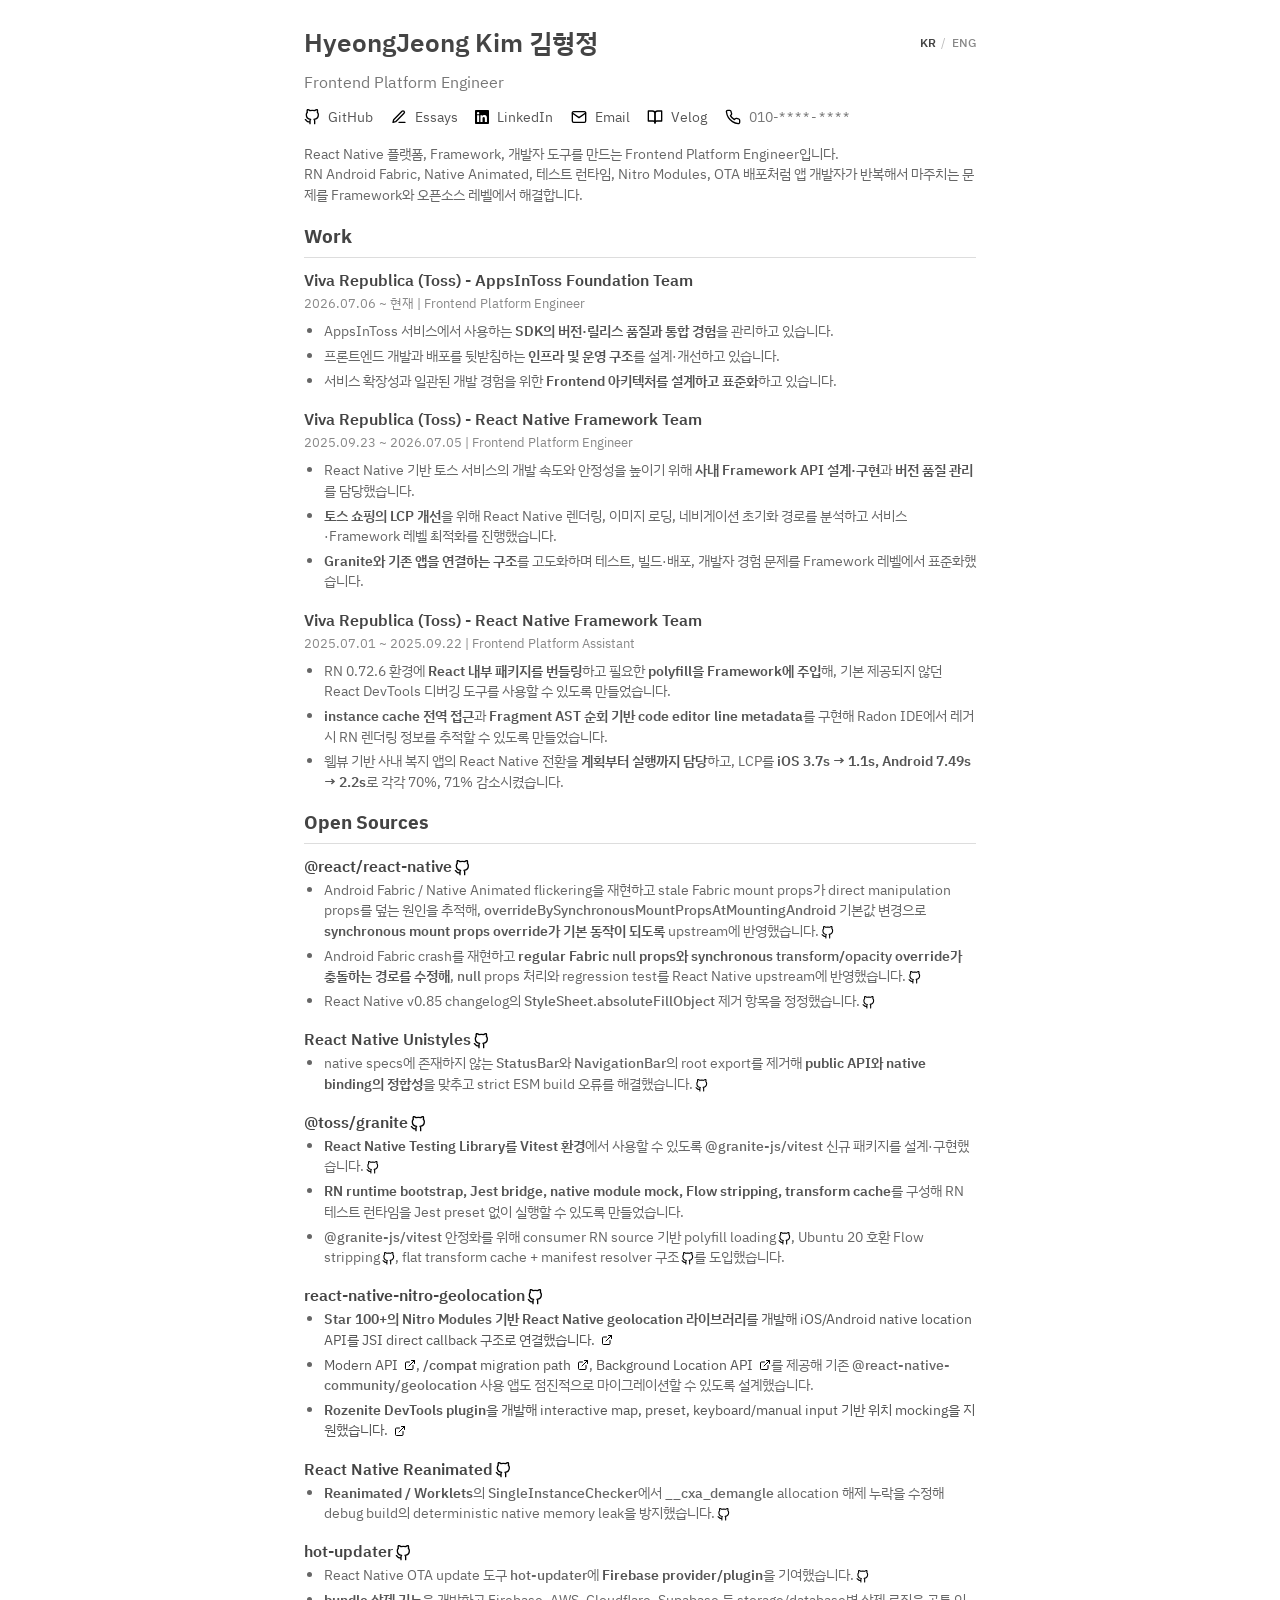
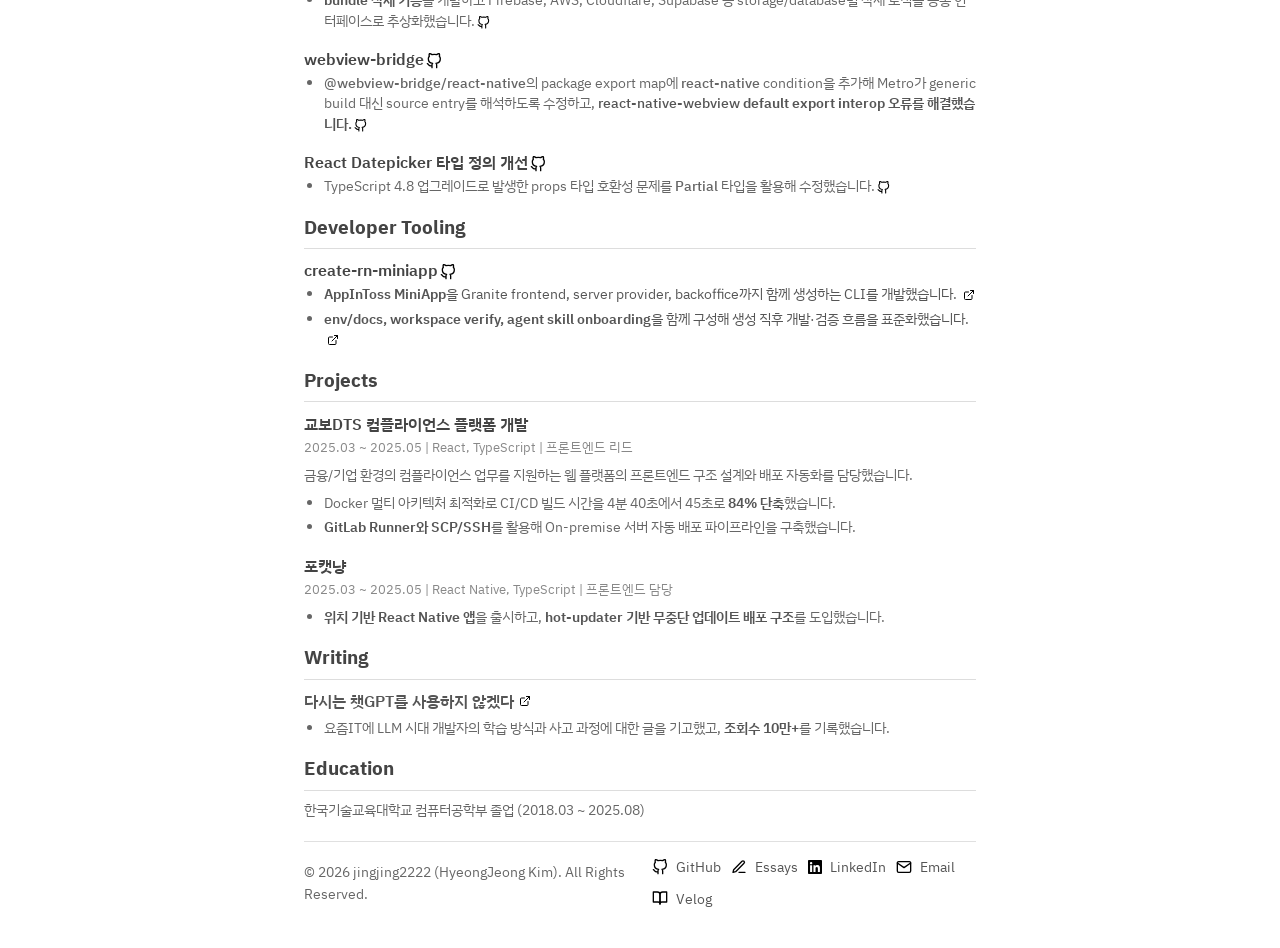
==== commit 56892d0f: "Fix GitHub icon alignment and contribution order" ====
--- a/index.html
+++ b/index.html
@@ -157,19 +157,19 @@
             <h2>Open Sources</h2>
 
             <div class="experience-item">
-                <h3>@react/react-native <a href="https://github.com/react/react-native" target="_blank"
+                <h3>@react/react-native<a href="https://github.com/react/react-native" target="_blank"
                         class="github-link" aria-label="@react/react-native GitHub 저장소"><span
                             class="icon github-icon" aria-hidden="true"></span></a></h3>
                 <ul>
-                    <li>Android Fabric / Native Animated flickering을 재현하고 stale Fabric mount props가 direct manipulation props를 덮는 원인을 추적해, <code>overrideBySynchronousMountPropsAtMountingAndroid</code> 기본값 변경으로 <span class="semibold">synchronous mount props override가 기본 동작이 되도록</span> upstream에 반영했습니다. <a
+                    <li>Android Fabric / Native Animated flickering을 재현하고 stale Fabric mount props가 direct manipulation props를 덮는 원인을 추적해, <code>overrideBySynchronousMountPropsAtMountingAndroid</code> 기본값 변경으로 <span class="semibold">synchronous mount props override가 기본 동작이 되도록</span> upstream에 반영했습니다.<a
                             href="https://github.com/react/react-native/pull/56652" target="_blank"
                             class="github-link" aria-label="React Native PR 56652"><span class="icon github-icon"
                                 aria-hidden="true"></span></a></li>
-                    <li>Android Fabric crash를 재현하고 <span class="semibold">regular Fabric <code>null</code> props와 synchronous <code>transform</code>/<code>opacity</code> override가 충돌하는 경로를 수정해</span>, <code>null</code> props 처리와 regression test를 React Native upstream에 반영했습니다. <a
+                    <li>Android Fabric crash를 재현하고 <span class="semibold">regular Fabric <code>null</code> props와 synchronous <code>transform</code>/<code>opacity</code> override가 충돌하는 경로를 수정해</span>, <code>null</code> props 처리와 regression test를 React Native upstream에 반영했습니다.<a
                             href="https://github.com/react/react-native/pull/56913" target="_blank"
                             class="github-link" aria-label="React Native PR 56913"><span class="icon github-icon"
                                 aria-hidden="true"></span></a></li>
-                    <li>React Native v0.85 changelog의 <code>StyleSheet.absoluteFillObject</code> 제거 항목을 정정했습니다. <a
+                    <li>React Native v0.85 changelog의 <code>StyleSheet.absoluteFillObject</code> 제거 항목을 정정했습니다.<a
                             href="https://github.com/react/react-native/pull/56390" target="_blank"
                             class="github-link" aria-label="React Native PR 56390"><span class="icon github-icon"
                                 aria-hidden="true"></span></a></li>
@@ -177,11 +177,11 @@
             </div>
 
             <div class="experience-item">
-                <h3>React Native Unistyles <a href="https://github.com/jpudysz/react-native-unistyles" target="_blank"
+                <h3>React Native Unistyles<a href="https://github.com/jpudysz/react-native-unistyles" target="_blank"
                         class="github-link" aria-label="React Native Unistyles GitHub 저장소"><span
                             class="icon github-icon" aria-hidden="true"></span></a></h3>
                 <ul>
-                    <li>native specs에 존재하지 않는 <code>StatusBar</code>와 <code>NavigationBar</code>의 root export를 제거해 <span class="semibold">public API와 native binding의 정합성</span>을 맞추고 strict ESM build 오류를 해결했습니다. <a
+                    <li>native specs에 존재하지 않는 <code>StatusBar</code>와 <code>NavigationBar</code>의 root export를 제거해 <span class="semibold">public API와 native binding의 정합성</span>을 맞추고 strict ESM build 오류를 해결했습니다.<a
                             href="https://github.com/jpudysz/react-native-unistyles/pull/1197" target="_blank"
                             class="github-link" aria-label="React Native Unistyles PR 1197"><span
                                 class="icon github-icon" aria-hidden="true"></span></a></li>
@@ -189,39 +189,27 @@
             </div>
 
             <div class="experience-item">
-                <h3>webview-bridge <a href="https://github.com/gronxb/webview-bridge" target="_blank"
-                        class="github-link" aria-label="webview-bridge GitHub 저장소"><span
-                            class="icon github-icon" aria-hidden="true"></span></a></h3>
-                <ul>
-                    <li><code>@webview-bridge/react-native</code>의 package export map에 <code>react-native</code> condition을 추가해 Metro가 generic build 대신 source entry를 해석하도록 수정하고, <span class="semibold"><code>react-native-webview</code> default export interop 오류를 해결했습니다.</span> <a
-                            href="https://github.com/gronxb/webview-bridge/pull/115" target="_blank"
-                            class="github-link" aria-label="webview-bridge PR 115"><span class="icon github-icon"
-                                aria-hidden="true"></span></a></li>
-                </ul>
-            </div>
-
-            <div class="experience-item">
-                <h3>@toss/granite <a href="https://github.com/toss/granite" target="_blank"
+                <h3>@toss/granite<a href="https://github.com/toss/granite" target="_blank"
                         class="github-link" aria-label="@toss/granite GitHub 저장소"><span
                             class="icon github-icon" aria-hidden="true"></span></a></h3>
                 <ul>
-                    <li><span class="semibold">React Native Testing Library를 Vitest 환경</span>에서 사용할 수 있도록 <code>@granite-js/vitest</code> 신규 패키지를 설계·구현했습니다. <a
+                    <li><span class="semibold">React Native Testing Library를 Vitest 환경</span>에서 사용할 수 있도록 <code>@granite-js/vitest</code> 신규 패키지를 설계·구현했습니다.<a
                             href="https://github.com/toss/granite/pull/275" target="_blank"
                             class="github-link" aria-label="Granite PR 275"><span class="icon github-icon"
                                 aria-hidden="true"></span></a></li>
                     <li><span class="semibold">RN runtime bootstrap, Jest bridge, native module mock, Flow stripping, transform cache</span>를 구성해 RN 테스트 런타임을 Jest preset 없이 실행할 수 있도록 만들었습니다.</li>
-                    <li><code>@granite-js/vitest</code> 안정화를 위해 consumer RN source 기반 polyfill loading <a
+                    <li><code>@granite-js/vitest</code> 안정화를 위해 consumer RN source 기반 polyfill loading<a
                             href="https://github.com/toss/granite/pull/277" target="_blank" class="github-link"
-                            aria-label="Granite PR 277"><span class="icon github-icon" aria-hidden="true"></span></a>, Ubuntu 20 호환 Flow stripping <a
+                            aria-label="Granite PR 277"><span class="icon github-icon" aria-hidden="true"></span></a>, Ubuntu 20 호환 Flow stripping<a
                             href="https://github.com/toss/granite/pull/278" target="_blank" class="github-link"
-                            aria-label="Granite PR 278"><span class="icon github-icon" aria-hidden="true"></span></a>, flat transform cache + manifest resolver 구조 <a
+                            aria-label="Granite PR 278"><span class="icon github-icon" aria-hidden="true"></span></a>, flat transform cache + manifest resolver 구조<a
                             href="https://github.com/toss/granite/pull/284" target="_blank" class="github-link"
                             aria-label="Granite PR 284"><span class="icon github-icon" aria-hidden="true"></span></a>를 도입했습니다.</li>
                 </ul>
             </div>
 
             <div class="experience-item">
-                <h3>react-native-nitro-geolocation <a href="https://github.com/jingjing2222/react-native-nitro-geolocation"
+                <h3>react-native-nitro-geolocation<a href="https://github.com/jingjing2222/react-native-nitro-geolocation"
                         target="_blank" class="github-link" aria-label="react-native-nitro-geolocation GitHub 저장소"><span
                             class="icon github-icon" aria-hidden="true"></span></a></h3>
                 <ul>
@@ -241,11 +229,11 @@
             </div>
 
             <div class="experience-item">
-                <h3>React Native Reanimated <a href="https://github.com/software-mansion/react-native-reanimated"
+                <h3>React Native Reanimated<a href="https://github.com/software-mansion/react-native-reanimated"
                         target="_blank" class="github-link" aria-label="React Native Reanimated GitHub 저장소"><span
                             class="icon github-icon" aria-hidden="true"></span></a></h3>
                 <ul>
-                    <li><span class="semibold">Reanimated / Worklets</span>의 <code>SingleInstanceChecker</code>에서 <code>__cxa_demangle</code> allocation 해제 누락을 수정해 debug build의 deterministic native memory leak을 방지했습니다. <a
+                    <li><span class="semibold">Reanimated / Worklets</span>의 <code>SingleInstanceChecker</code>에서 <code>__cxa_demangle</code> allocation 해제 누락을 수정해 debug build의 deterministic native memory leak을 방지했습니다.<a
                             href="https://github.com/software-mansion/react-native-reanimated/pull/8964" target="_blank"
                             class="github-link" aria-label="React Native Reanimated PR 8964"><span
                                 class="icon github-icon" aria-hidden="true"></span></a></li>
@@ -253,15 +241,15 @@
             </div>
 
             <div class="experience-item">
-                <h3>hot-updater <a href="https://github.com/gronxb/hot-updater" target="_blank"
+                <h3>hot-updater<a href="https://github.com/gronxb/hot-updater" target="_blank"
                         class="github-link" aria-label="hot-updater GitHub 저장소"><span class="icon github-icon"
                             aria-hidden="true"></span></a></h3>
                 <ul>
-                    <li>React Native OTA update 도구 <code>hot-updater</code>에 <span class="semibold">Firebase provider/plugin</span>을 기여했습니다. <a
+                    <li>React Native OTA update 도구 <code>hot-updater</code>에 <span class="semibold">Firebase provider/plugin</span>을 기여했습니다.<a
                             href="https://github.com/gronxb/hot-updater/pull/212" target="_blank"
                             class="github-link" aria-label="hot-updater PR 212"><span class="icon github-icon"
                                 aria-hidden="true"></span></a></li>
-                    <li><span class="semibold">bundle 삭제 기능</span>을 개발하고 Firebase, AWS, Cloudflare, Supabase 등 storage/database별 삭제 로직을 공통 인터페이스로 추상화했습니다. <a
+                    <li><span class="semibold">bundle 삭제 기능</span>을 개발하고 Firebase, AWS, Cloudflare, Supabase 등 storage/database별 삭제 로직을 공통 인터페이스로 추상화했습니다.<a
                             href="https://github.com/gronxb/hot-updater/pull/388" target="_blank"
                             class="github-link" aria-label="hot-updater PR 388"><span class="icon github-icon"
                                 aria-hidden="true"></span></a></li>
@@ -269,11 +257,23 @@
             </div>
 
             <div class="experience-item">
-                <h3>React Datepicker 타입 정의 개선 <a href="https://github.com/Hacker0x01/react-datepicker"
+                <h3>webview-bridge<a href="https://github.com/gronxb/webview-bridge" target="_blank"
+                        class="github-link" aria-label="webview-bridge GitHub 저장소"><span
+                            class="icon github-icon" aria-hidden="true"></span></a></h3>
+                <ul>
+                    <li><code>@webview-bridge/react-native</code>의 package export map에 <code>react-native</code> condition을 추가해 Metro가 generic build 대신 source entry를 해석하도록 수정하고, <span class="semibold"><code>react-native-webview</code> default export interop 오류를 해결했습니다.</span><a
+                            href="https://github.com/gronxb/webview-bridge/pull/115" target="_blank"
+                            class="github-link" aria-label="webview-bridge PR 115"><span class="icon github-icon"
+                                aria-hidden="true"></span></a></li>
+                </ul>
+            </div>
+
+            <div class="experience-item">
+                <h3>React Datepicker 타입 정의 개선<a href="https://github.com/Hacker0x01/react-datepicker"
                         target="_blank" class="github-link" aria-label="React Datepicker GitHub 저장소"><span
                             class="icon github-icon" aria-hidden="true"></span></a></h3>
                 <ul>
-                    <li>TypeScript 4.8 업그레이드로 발생한 props 타입 호환성 문제를 <code>Partial</code> 타입을 활용해 수정했습니다. <a
+                    <li>TypeScript 4.8 업그레이드로 발생한 props 타입 호환성 문제를 <code>Partial</code> 타입을 활용해 수정했습니다.<a
                             href="https://github.com/Hacker0x01/react-datepicker/pull/5406" target="_blank"
                             class="github-link" aria-label="React Datepicker PR 5406"><span
                                 class="icon github-icon" aria-hidden="true"></span></a></li>
@@ -284,7 +284,7 @@
         <section class="app">
             <h2>Developer Tooling</h2>
             <div class="app-item">
-                <h3>create-rn-miniapp <a href="https://github.com/jingjing2222/create-rn-miniapp" target="_blank"
+                <h3>create-rn-miniapp<a href="https://github.com/jingjing2222/create-rn-miniapp" target="_blank"
                         class="github-link" aria-label="create-rn-miniapp GitHub 저장소"><span
                             class="icon github-icon" aria-hidden="true"></span></a></h3>
                 <ul>
--- a/style.css
+++ b/style.css
@@ -126,17 +126,22 @@
 }
 
 .github-link {
-  display: inline-flex;
-  align-items: center;
-  justify-content: center;
+  display: inline;
+  white-space: nowrap;
+  margin-left: 0.15em;
   border-radius: 3px;
-  vertical-align: -0.12em;
+}
+
+.github-link::before {
+  content: "\2060";
 }
 
 .github-link .icon {
+  display: inline-block;
   width: 13px;
   height: 13px;
   margin: 0;
+  vertical-align: middle;
 }
 
 h3 .github-link .icon {
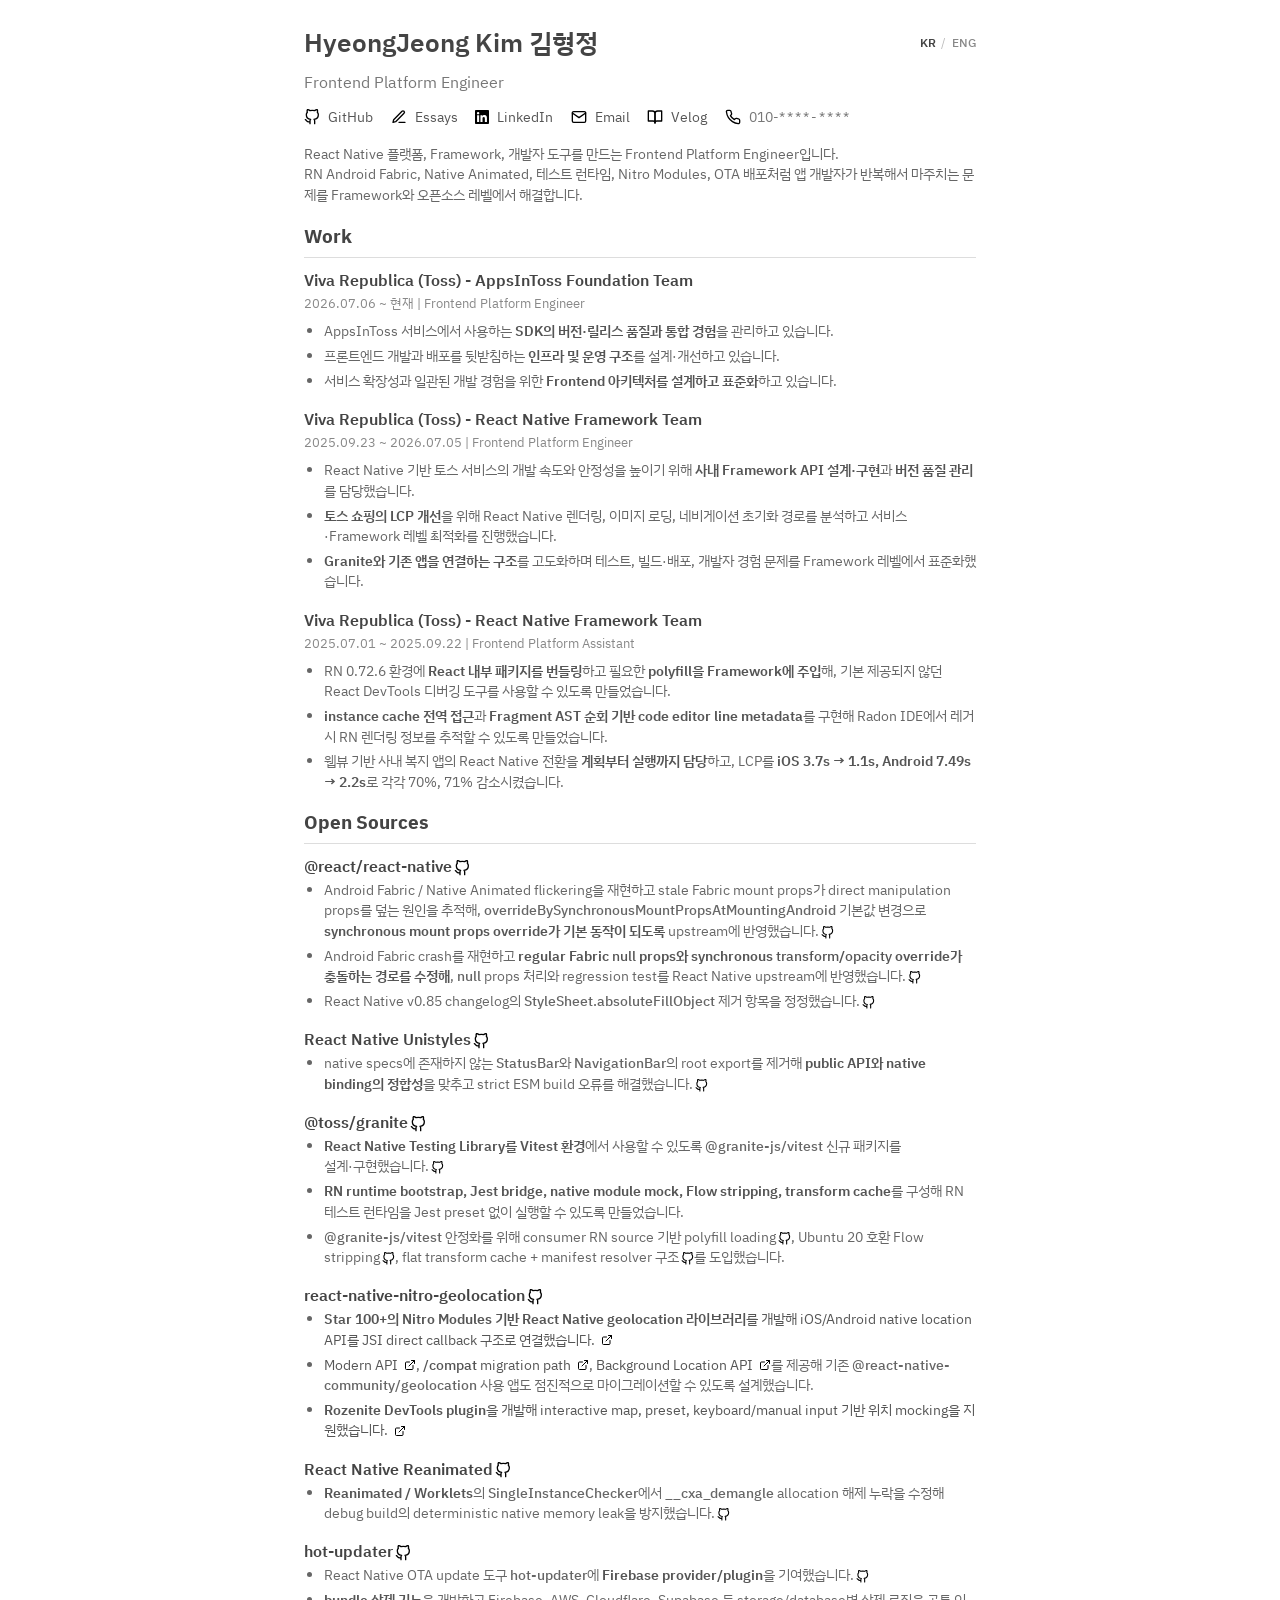
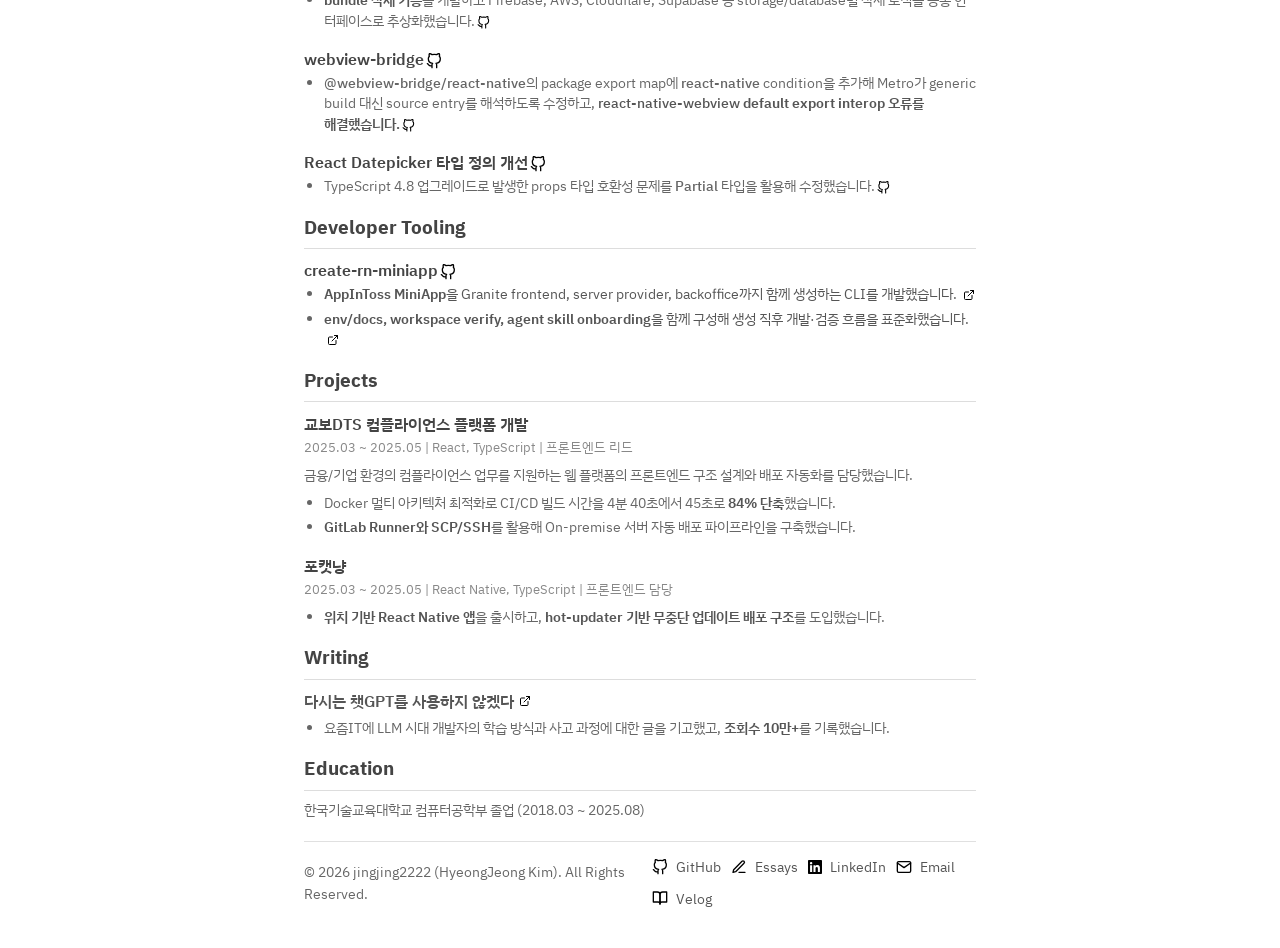
==== commit 20a1f95c: "Prevent GitHub icons from wrapping on WebKit" ====
--- a/index.html
+++ b/index.html
@@ -161,18 +161,18 @@
                         class="github-link" aria-label="@react/react-native GitHub 저장소"><span
                             class="icon github-icon" aria-hidden="true"></span></a></h3>
                 <ul>
-                    <li>Android Fabric / Native Animated flickering을 재현하고 stale Fabric mount props가 direct manipulation props를 덮는 원인을 추적해, <code>overrideBySynchronousMountPropsAtMountingAndroid</code> 기본값 변경으로 <span class="semibold">synchronous mount props override가 기본 동작이 되도록</span> upstream에 반영했습니다.<a
+                    <li>Android Fabric / Native Animated flickering을 재현하고 stale Fabric mount props가 direct manipulation props를 덮는 원인을 추적해, <code>overrideBySynchronousMountPropsAtMountingAndroid</code> 기본값 변경으로 <span class="semibold">synchronous mount props override가 기본 동작이 되도록</span> upstream에 <span class="github-reference">반영했습니다.<a
                             href="https://github.com/react/react-native/pull/56652" target="_blank"
                             class="github-link" aria-label="React Native PR 56652"><span class="icon github-icon"
-                                aria-hidden="true"></span></a></li>
-                    <li>Android Fabric crash를 재현하고 <span class="semibold">regular Fabric <code>null</code> props와 synchronous <code>transform</code>/<code>opacity</code> override가 충돌하는 경로를 수정해</span>, <code>null</code> props 처리와 regression test를 React Native upstream에 반영했습니다.<a
+                                aria-hidden="true"></span></a></span></li>
+                    <li>Android Fabric crash를 재현하고 <span class="semibold">regular Fabric <code>null</code> props와 synchronous <code>transform</code>/<code>opacity</code> override가 충돌하는 경로를 수정해</span>, <code>null</code> props 처리와 regression test를 React Native upstream에 <span class="github-reference">반영했습니다.<a
                             href="https://github.com/react/react-native/pull/56913" target="_blank"
                             class="github-link" aria-label="React Native PR 56913"><span class="icon github-icon"
-                                aria-hidden="true"></span></a></li>
-                    <li>React Native v0.85 changelog의 <code>StyleSheet.absoluteFillObject</code> 제거 항목을 정정했습니다.<a
+                                aria-hidden="true"></span></a></span></li>
+                    <li>React Native v0.85 changelog의 <code>StyleSheet.absoluteFillObject</code> 제거 항목을 <span class="github-reference">정정했습니다.<a
                             href="https://github.com/react/react-native/pull/56390" target="_blank"
                             class="github-link" aria-label="React Native PR 56390"><span class="icon github-icon"
-                                aria-hidden="true"></span></a></li>
+                                aria-hidden="true"></span></a></span></li>
                 </ul>
             </div>
 
@@ -181,10 +181,10 @@
                         class="github-link" aria-label="React Native Unistyles GitHub 저장소"><span
                             class="icon github-icon" aria-hidden="true"></span></a></h3>
                 <ul>
-                    <li>native specs에 존재하지 않는 <code>StatusBar</code>와 <code>NavigationBar</code>의 root export를 제거해 <span class="semibold">public API와 native binding의 정합성</span>을 맞추고 strict ESM build 오류를 해결했습니다.<a
+                    <li>native specs에 존재하지 않는 <code>StatusBar</code>와 <code>NavigationBar</code>의 root export를 제거해 <span class="semibold">public API와 native binding의 정합성</span>을 맞추고 strict ESM build 오류를 <span class="github-reference">해결했습니다.<a
                             href="https://github.com/jpudysz/react-native-unistyles/pull/1197" target="_blank"
                             class="github-link" aria-label="React Native Unistyles PR 1197"><span
-                                class="icon github-icon" aria-hidden="true"></span></a></li>
+                                class="icon github-icon" aria-hidden="true"></span></a></span></li>
                 </ul>
             </div>
 
@@ -193,18 +193,18 @@
                         class="github-link" aria-label="@toss/granite GitHub 저장소"><span
                             class="icon github-icon" aria-hidden="true"></span></a></h3>
                 <ul>
-                    <li><span class="semibold">React Native Testing Library를 Vitest 환경</span>에서 사용할 수 있도록 <code>@granite-js/vitest</code> 신규 패키지를 설계·구현했습니다.<a
+                    <li><span class="semibold">React Native Testing Library를 Vitest 환경</span>에서 사용할 수 있도록 <code>@granite-js/vitest</code> 신규 패키지를 <span class="github-reference">설계·구현했습니다.<a
                             href="https://github.com/toss/granite/pull/275" target="_blank"
                             class="github-link" aria-label="Granite PR 275"><span class="icon github-icon"
-                                aria-hidden="true"></span></a></li>
+                                aria-hidden="true"></span></a></span></li>
                     <li><span class="semibold">RN runtime bootstrap, Jest bridge, native module mock, Flow stripping, transform cache</span>를 구성해 RN 테스트 런타임을 Jest preset 없이 실행할 수 있도록 만들었습니다.</li>
-                    <li><code>@granite-js/vitest</code> 안정화를 위해 consumer RN source 기반 polyfill loading<a
+                    <li><code>@granite-js/vitest</code> 안정화를 위해 consumer RN source 기반 polyfill <span class="github-reference">loading<a
                             href="https://github.com/toss/granite/pull/277" target="_blank" class="github-link"
-                            aria-label="Granite PR 277"><span class="icon github-icon" aria-hidden="true"></span></a>, Ubuntu 20 호환 Flow stripping<a
+                            aria-label="Granite PR 277"><span class="icon github-icon" aria-hidden="true"></span></a></span>, Ubuntu 20 호환 Flow <span class="github-reference">stripping<a
                             href="https://github.com/toss/granite/pull/278" target="_blank" class="github-link"
-                            aria-label="Granite PR 278"><span class="icon github-icon" aria-hidden="true"></span></a>, flat transform cache + manifest resolver 구조<a
+                            aria-label="Granite PR 278"><span class="icon github-icon" aria-hidden="true"></span></a></span>, flat transform cache + manifest resolver <span class="github-reference">구조<a
                             href="https://github.com/toss/granite/pull/284" target="_blank" class="github-link"
-                            aria-label="Granite PR 284"><span class="icon github-icon" aria-hidden="true"></span></a>를 도입했습니다.</li>
+                            aria-label="Granite PR 284"><span class="icon github-icon" aria-hidden="true"></span></a></span>를 도입했습니다.</li>
                 </ul>
             </div>
 
@@ -233,10 +233,10 @@
                         target="_blank" class="github-link" aria-label="React Native Reanimated GitHub 저장소"><span
                             class="icon github-icon" aria-hidden="true"></span></a></h3>
                 <ul>
-                    <li><span class="semibold">Reanimated / Worklets</span>의 <code>SingleInstanceChecker</code>에서 <code>__cxa_demangle</code> allocation 해제 누락을 수정해 debug build의 deterministic native memory leak을 방지했습니다.<a
+                    <li><span class="semibold">Reanimated / Worklets</span>의 <code>SingleInstanceChecker</code>에서 <code>__cxa_demangle</code> allocation 해제 누락을 수정해 debug build의 deterministic native memory leak을 <span class="github-reference">방지했습니다.<a
                             href="https://github.com/software-mansion/react-native-reanimated/pull/8964" target="_blank"
                             class="github-link" aria-label="React Native Reanimated PR 8964"><span
-                                class="icon github-icon" aria-hidden="true"></span></a></li>
+                                class="icon github-icon" aria-hidden="true"></span></a></span></li>
                 </ul>
             </div>
 
@@ -245,14 +245,14 @@
                         class="github-link" aria-label="hot-updater GitHub 저장소"><span class="icon github-icon"
                             aria-hidden="true"></span></a></h3>
                 <ul>
-                    <li>React Native OTA update 도구 <code>hot-updater</code>에 <span class="semibold">Firebase provider/plugin</span>을 기여했습니다.<a
+                    <li>React Native OTA update 도구 <code>hot-updater</code>에 <span class="semibold">Firebase provider/plugin</span>을 <span class="github-reference">기여했습니다.<a
                             href="https://github.com/gronxb/hot-updater/pull/212" target="_blank"
                             class="github-link" aria-label="hot-updater PR 212"><span class="icon github-icon"
-                                aria-hidden="true"></span></a></li>
-                    <li><span class="semibold">bundle 삭제 기능</span>을 개발하고 Firebase, AWS, Cloudflare, Supabase 등 storage/database별 삭제 로직을 공통 인터페이스로 추상화했습니다.<a
+                                aria-hidden="true"></span></a></span></li>
+                    <li><span class="semibold">bundle 삭제 기능</span>을 개발하고 Firebase, AWS, Cloudflare, Supabase 등 storage/database별 삭제 로직을 공통 인터페이스로 <span class="github-reference">추상화했습니다.<a
                             href="https://github.com/gronxb/hot-updater/pull/388" target="_blank"
                             class="github-link" aria-label="hot-updater PR 388"><span class="icon github-icon"
-                                aria-hidden="true"></span></a></li>
+                                aria-hidden="true"></span></a></span></li>
                 </ul>
             </div>
 
@@ -261,10 +261,10 @@
                         class="github-link" aria-label="webview-bridge GitHub 저장소"><span
                             class="icon github-icon" aria-hidden="true"></span></a></h3>
                 <ul>
-                    <li><code>@webview-bridge/react-native</code>의 package export map에 <code>react-native</code> condition을 추가해 Metro가 generic build 대신 source entry를 해석하도록 수정하고, <span class="semibold"><code>react-native-webview</code> default export interop 오류를 해결했습니다.</span><a
+                    <li><code>@webview-bridge/react-native</code>의 package export map에 <code>react-native</code> condition을 추가해 Metro가 generic build 대신 source entry를 해석하도록 수정하고, <span class="semibold"><code>react-native-webview</code> default export interop 오류를</span> <span class="github-reference"><span class="semibold">해결했습니다.</span><a
                             href="https://github.com/gronxb/webview-bridge/pull/115" target="_blank"
                             class="github-link" aria-label="webview-bridge PR 115"><span class="icon github-icon"
-                                aria-hidden="true"></span></a></li>
+                                aria-hidden="true"></span></a></span></li>
                 </ul>
             </div>
 
@@ -273,10 +273,10 @@
                         target="_blank" class="github-link" aria-label="React Datepicker GitHub 저장소"><span
                             class="icon github-icon" aria-hidden="true"></span></a></h3>
                 <ul>
-                    <li>TypeScript 4.8 업그레이드로 발생한 props 타입 호환성 문제를 <code>Partial</code> 타입을 활용해 수정했습니다.<a
+                    <li>TypeScript 4.8 업그레이드로 발생한 props 타입 호환성 문제를 <code>Partial</code> 타입을 활용해 <span class="github-reference">수정했습니다.<a
                             href="https://github.com/Hacker0x01/react-datepicker/pull/5406" target="_blank"
                             class="github-link" aria-label="React Datepicker PR 5406"><span
-                                class="icon github-icon" aria-hidden="true"></span></a></li>
+                                class="icon github-icon" aria-hidden="true"></span></a></span></li>
                 </ul>
             </div>
         </section>
--- a/style.css
+++ b/style.css
@@ -127,13 +127,12 @@
 
 .github-link {
   display: inline;
-  white-space: nowrap;
   margin-left: 0.15em;
   border-radius: 3px;
 }
 
-.github-link::before {
-  content: "\2060";
+.github-reference {
+  white-space: nowrap;
 }
 
 .github-link .icon {
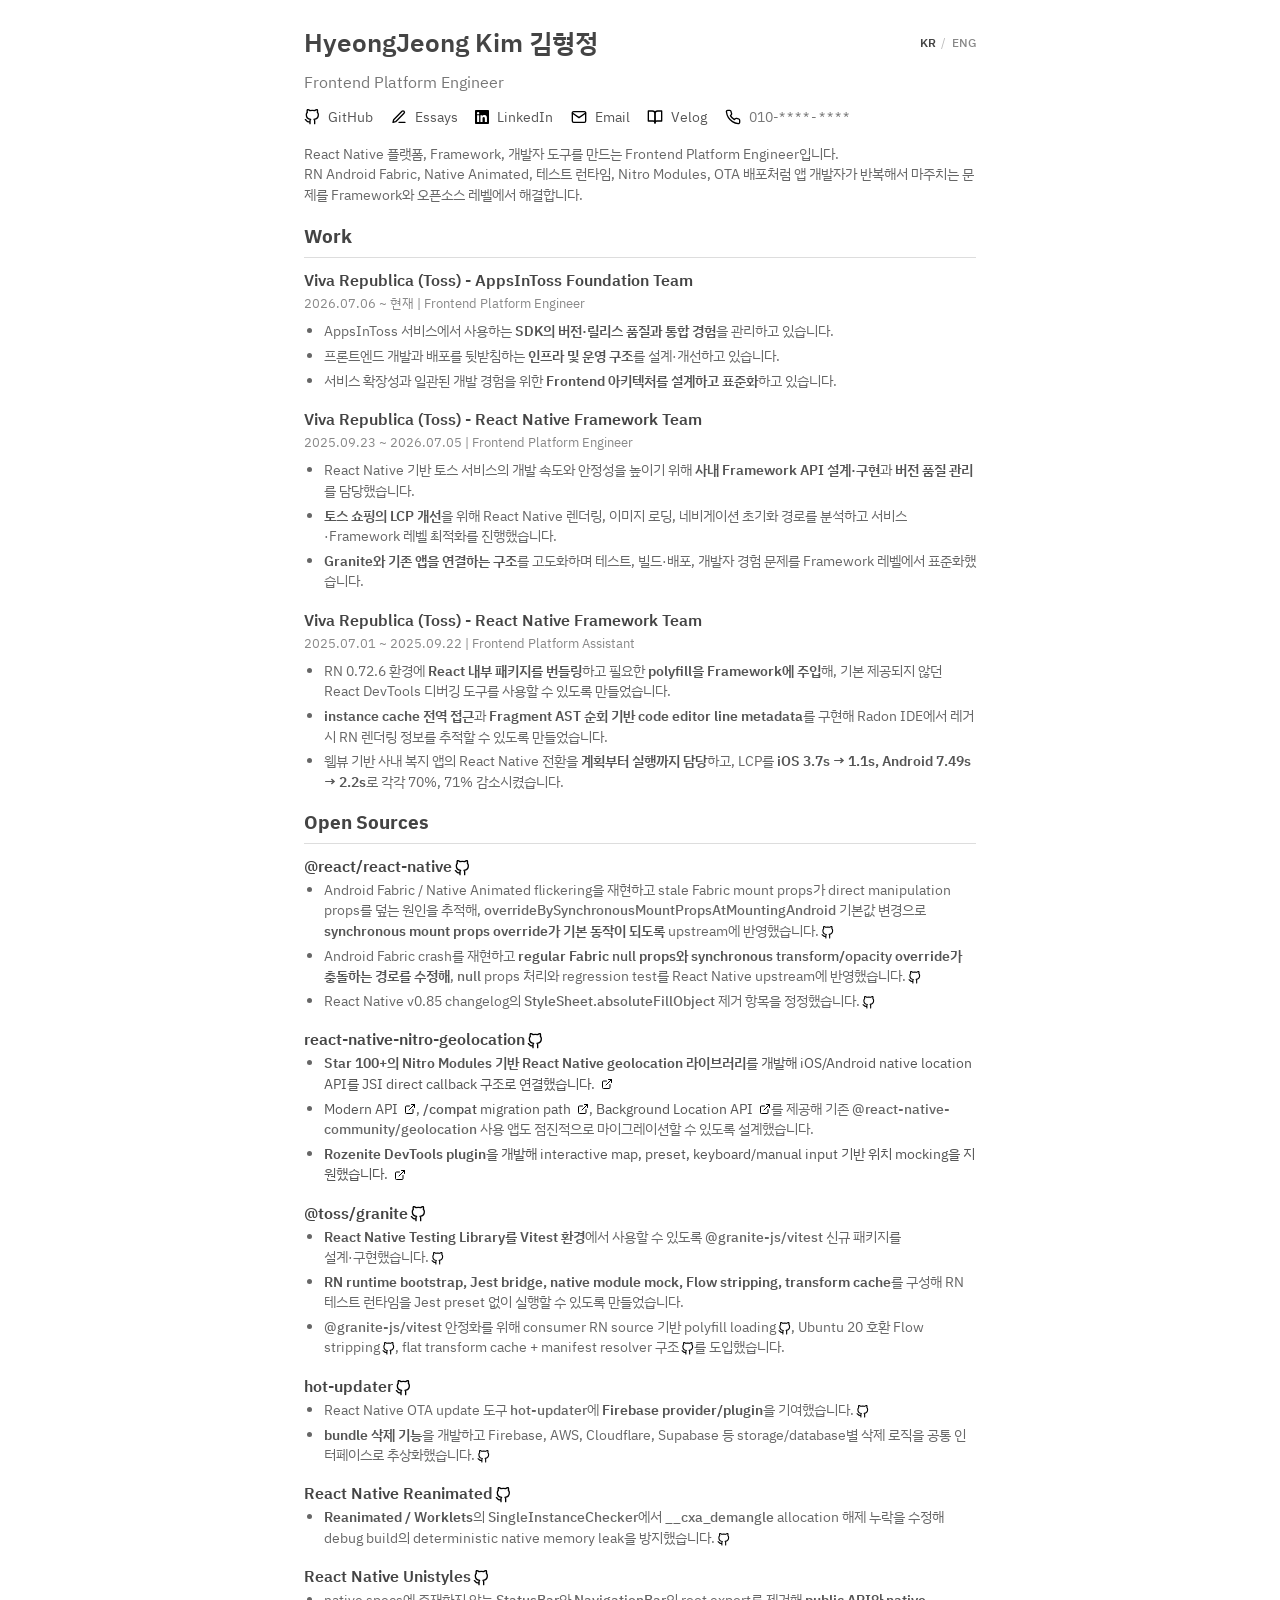
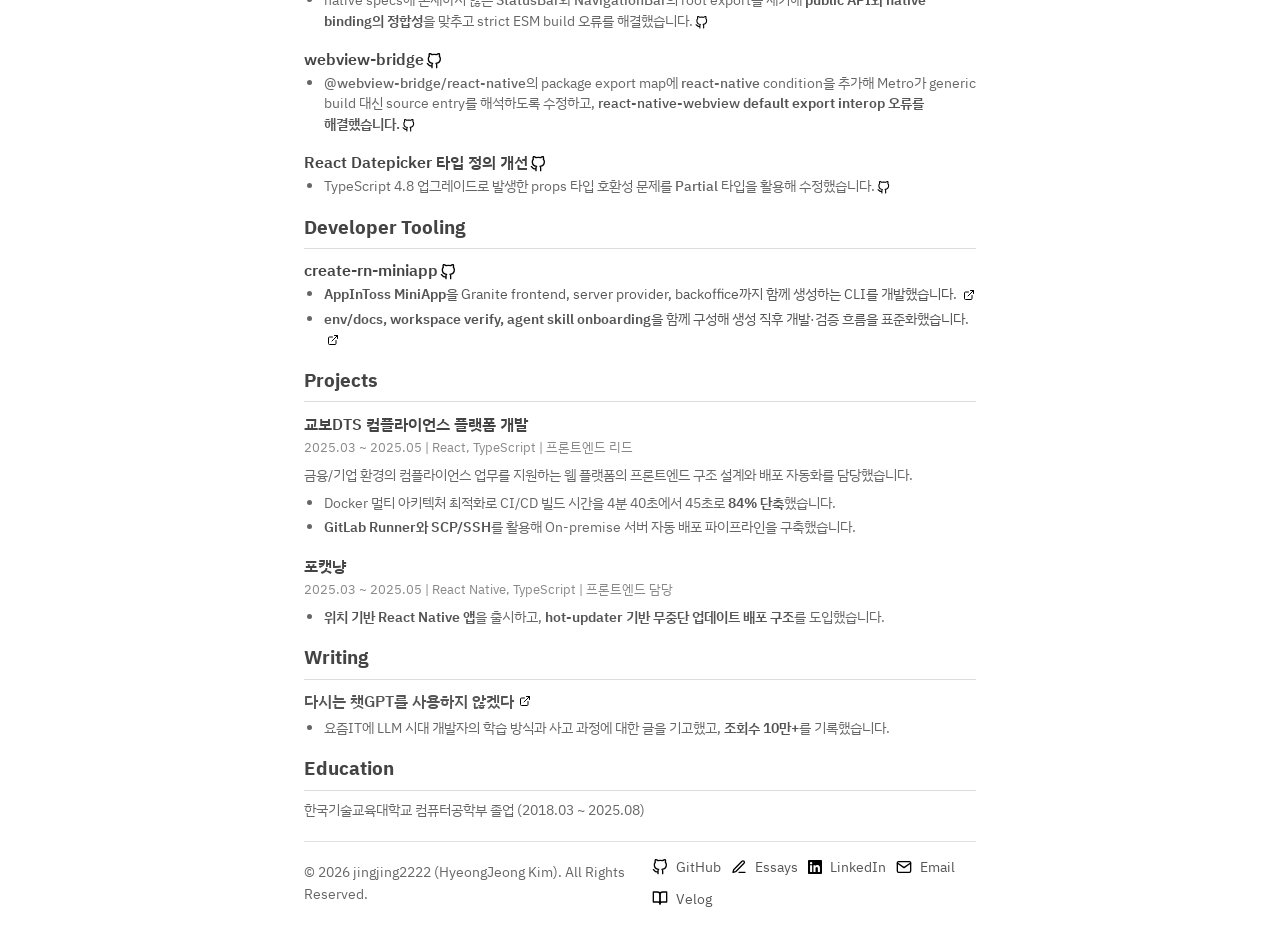
==== commit 2f4aeddb: "Reorder open source highlights" ====
--- a/index.html
+++ b/index.html
@@ -2,7 +2,7 @@
 <html lang="ko">
 
 <head>
-    <link rel="stylesheet" href="style.css" />
+    <link rel="stylesheet" href="style.css?v=open-source-order-1" />
     <meta charset="UTF-8">
     <meta name="viewport" content="width=device-width, initial-scale=1.0">
     <title>김형정 | Frontend Platform Engineer</title>
@@ -156,7 +156,7 @@
         <section class="open-source">
             <h2>Open Sources</h2>
 
-            <div class="experience-item">
+            <div class="experience-item open-source-react-native">
                 <h3>@react/react-native<a href="https://github.com/react/react-native" target="_blank"
                         class="github-link" aria-label="@react/react-native GitHub 저장소"><span
                             class="icon github-icon" aria-hidden="true"></span></a></h3>
@@ -188,7 +188,7 @@
                 </ul>
             </div>
 
-            <div class="experience-item">
+            <div class="experience-item open-source-granite">
                 <h3>@toss/granite<a href="https://github.com/toss/granite" target="_blank"
                         class="github-link" aria-label="@toss/granite GitHub 저장소"><span
                             class="icon github-icon" aria-hidden="true"></span></a></h3>
@@ -208,7 +208,7 @@
                 </ul>
             </div>
 
-            <div class="experience-item">
+            <div class="experience-item open-source-nitro-geolocation">
                 <h3>react-native-nitro-geolocation<a href="https://github.com/jingjing2222/react-native-nitro-geolocation"
                         target="_blank" class="github-link" aria-label="react-native-nitro-geolocation GitHub 저장소"><span
                             class="icon github-icon" aria-hidden="true"></span></a></h3>
@@ -228,7 +228,7 @@
                 </ul>
             </div>
 
-            <div class="experience-item">
+            <div class="experience-item open-source-reanimated">
                 <h3>React Native Reanimated<a href="https://github.com/software-mansion/react-native-reanimated"
                         target="_blank" class="github-link" aria-label="React Native Reanimated GitHub 저장소"><span
                             class="icon github-icon" aria-hidden="true"></span></a></h3>
@@ -240,7 +240,7 @@
                 </ul>
             </div>
 
-            <div class="experience-item">
+            <div class="experience-item open-source-hot-updater">
                 <h3>hot-updater<a href="https://github.com/gronxb/hot-updater" target="_blank"
                         class="github-link" aria-label="hot-updater GitHub 저장소"><span class="icon github-icon"
                             aria-hidden="true"></span></a></h3>
--- a/style.css
+++ b/style.css
@@ -132,6 +132,8 @@
 }
 
 .github-reference {
+  display: inline-flex;
+  align-items: center;
   white-space: nowrap;
 }
 
@@ -317,6 +319,35 @@
   margin-top: 1rem;
 }
 
+.open-source {
+  display: flex;
+  flex-direction: column;
+}
+
+.open-source > .experience-item {
+  order: 6;
+}
+
+.open-source > .open-source-react-native {
+  order: 1;
+}
+
+.open-source > .open-source-nitro-geolocation {
+  order: 2;
+}
+
+.open-source > .open-source-granite {
+  order: 3;
+}
+
+.open-source > .open-source-hot-updater {
+  order: 4;
+}
+
+.open-source > .open-source-reanimated {
+  order: 5;
+}
+
 h2 {
   font-size: 1.2rem;
   font-weight: 700;
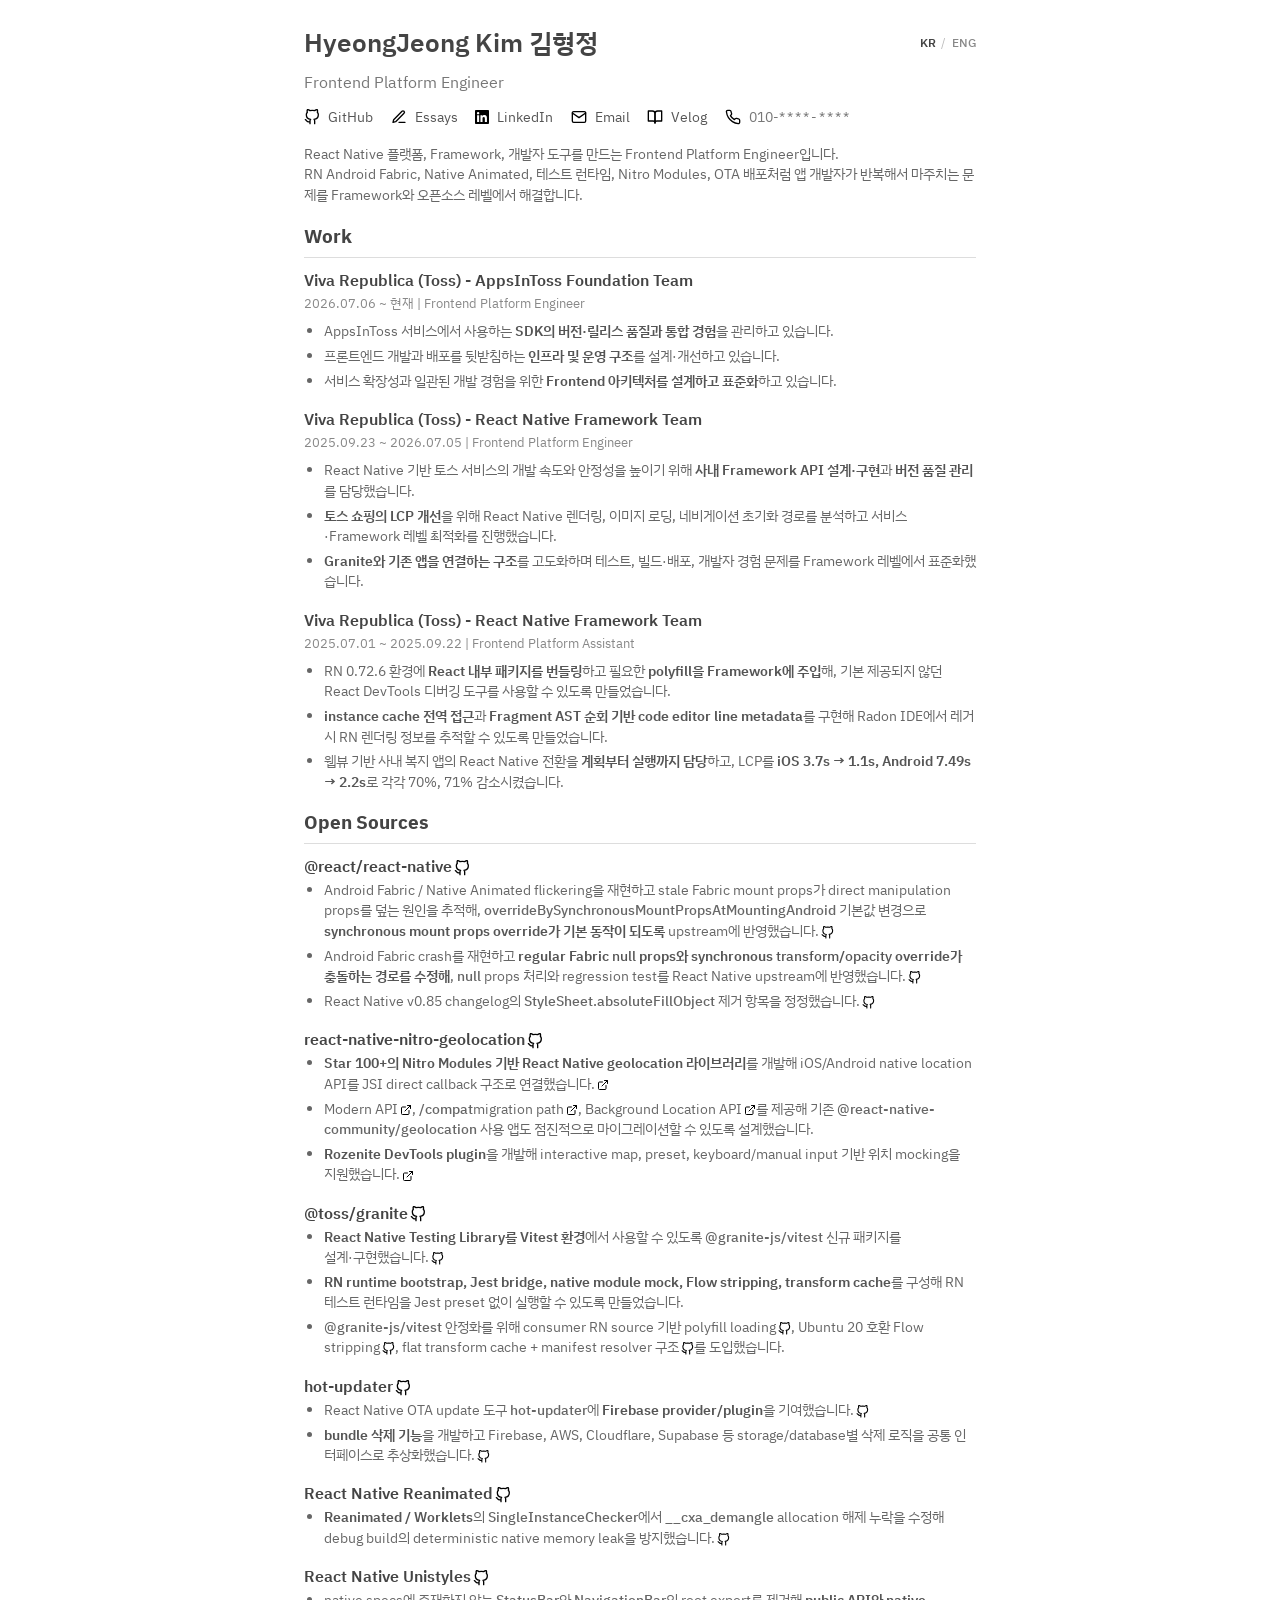
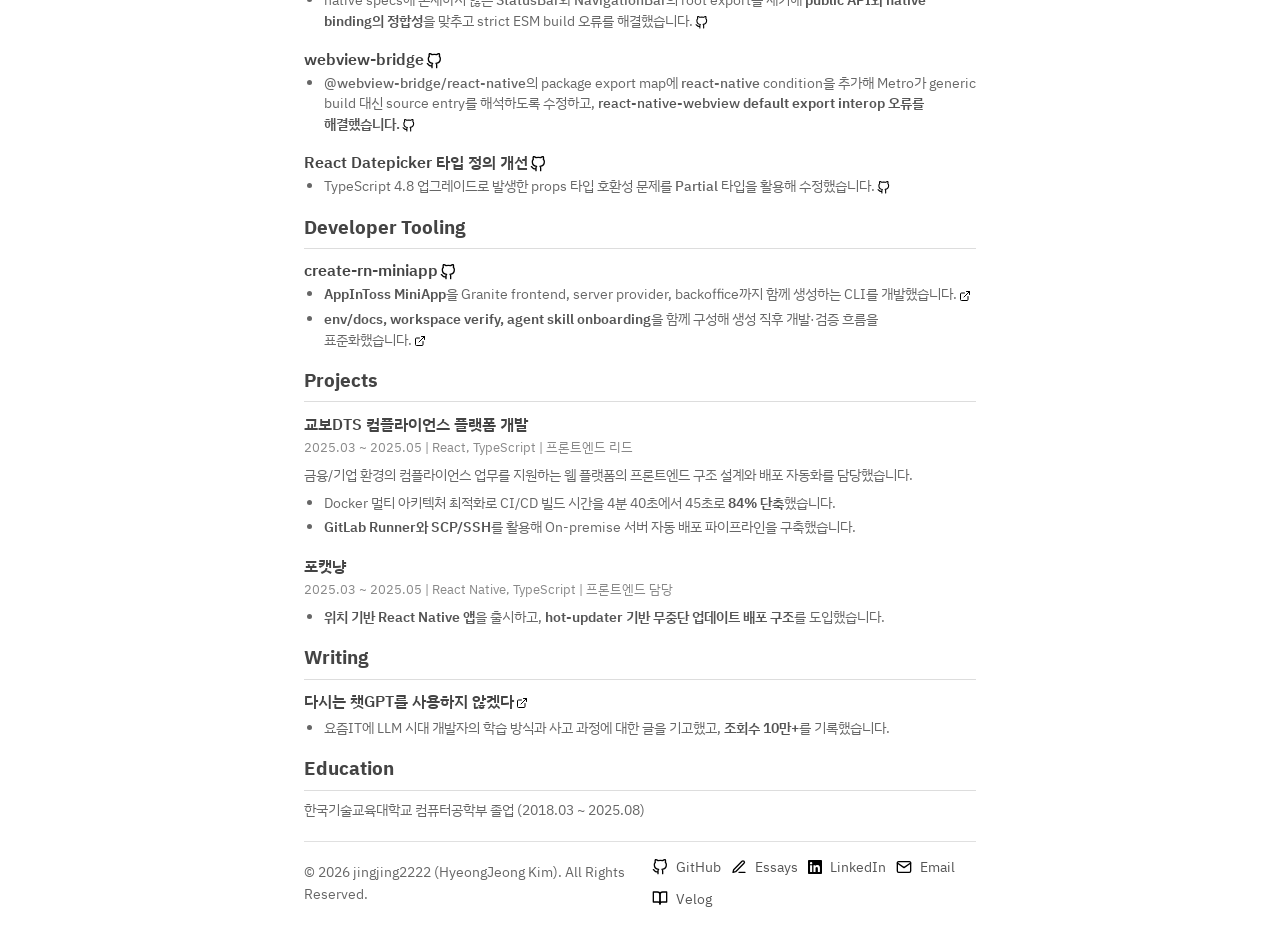
==== commit 9ac44863: "Limit body links to external icons" ====
--- a/index.html
+++ b/index.html
@@ -2,7 +2,7 @@
 <html lang="ko">
 
 <head>
-    <link rel="stylesheet" href="style.css?v=open-source-order-1" />
+    <link rel="stylesheet" href="style.css?v=external-icon-links-1" />
     <meta charset="UTF-8">
     <meta name="viewport" content="width=device-width, initial-scale=1.0">
     <title>김형정 | Frontend Platform Engineer</title>
@@ -213,18 +213,24 @@
                         target="_blank" class="github-link" aria-label="react-native-nitro-geolocation GitHub 저장소"><span
                             class="icon github-icon" aria-hidden="true"></span></a></h3>
                 <ul>
-                    <li><a href="https://react-native-nitro-geolocation.pages.dev/guide/why-nitro-module" target="_blank"
-                            class="doc-link"><span class="semibold">Star 100+의 Nitro Modules 기반 React Native geolocation 라이브러리</span>를 개발해 iOS/Android native location API를 JSI direct callback 구조로 연결했습니다.&nbsp;<span class="link-icon" aria-hidden="true"></span></a></li>
-                    <li><a href="https://react-native-nitro-geolocation.pages.dev/guide/modern-api" target="_blank"
-                            class="doc-link">Modern API&nbsp;<span class="link-icon" aria-hidden="true"></span></a>, <a
+                    <li><span class="semibold">Star 100+의 Nitro Modules 기반 React Native geolocation 라이브러리</span>를 개발해 iOS/Android native location API를 JSI direct callback 구조로 <span class="external-reference">연결했습니다.<a
+                            href="https://react-native-nitro-geolocation.pages.dev/guide/why-nitro-module"
+                            target="_blank" class="doc-link" aria-label="Nitro Modules 소개 문서"><span
+                                class="link-icon" aria-hidden="true"></span></a></span></li>
+                    <li><span class="external-reference">Modern API<a
+                            href="https://react-native-nitro-geolocation.pages.dev/guide/modern-api" target="_blank"
+                            class="doc-link" aria-label="Modern API 문서"><span class="link-icon"
+                                aria-hidden="true"></span></a></span>, <span class="external-reference"><code>/compat</code> migration path<a
                             href="https://react-native-nitro-geolocation.pages.dev/guide/compat-api" target="_blank"
-                            class="doc-link"><code>/compat</code> migration path&nbsp;<span class="link-icon"
-                                aria-hidden="true"></span></a>, <a
+                            class="doc-link" aria-label="호환 API 마이그레이션 문서"><span class="link-icon"
+                                aria-hidden="true"></span></a></span>, <span class="external-reference">Background Location API<a
                             href="https://react-native-nitro-geolocation.pages.dev/background/overview" target="_blank"
-                            class="doc-link">Background Location API&nbsp;<span class="link-icon"
-                                aria-hidden="true"></span></a>를 제공해 기존 <code>@react-native-community/geolocation</code> 사용 앱도 점진적으로 마이그레이션할 수 있도록 설계했습니다.</li>
-                    <li><a href="https://react-native-nitro-geolocation.pages.dev/guide/devtools" target="_blank"
-                            class="doc-link"><span class="semibold">Rozenite DevTools plugin</span>을 개발해 interactive map, preset, keyboard/manual input 기반 위치 mocking을 지원했습니다.&nbsp;<span class="link-icon" aria-hidden="true"></span></a></li>
+                            class="doc-link" aria-label="Background Location API 문서"><span class="link-icon"
+                                aria-hidden="true"></span></a></span>를 제공해 기존 <code>@react-native-community/geolocation</code> 사용 앱도 점진적으로 마이그레이션할 수 있도록 설계했습니다.</li>
+                    <li><span class="semibold">Rozenite DevTools plugin</span>을 개발해 interactive map, preset, keyboard/manual input 기반 위치 mocking을 <span class="external-reference">지원했습니다.<a
+                            href="https://react-native-nitro-geolocation.pages.dev/guide/devtools" target="_blank"
+                            class="doc-link" aria-label="Rozenite DevTools plugin 문서"><span class="link-icon"
+                                aria-hidden="true"></span></a></span></li>
                 </ul>
             </div>
 
@@ -288,12 +294,14 @@
                         class="github-link" aria-label="create-rn-miniapp GitHub 저장소"><span
                             class="icon github-icon" aria-hidden="true"></span></a></h3>
                 <ul>
-                    <li><a href="https://github.com/jingjing2222/create-rn-miniapp#%EC%83%9D%EC%84%B1%ED%95%98%EB%A9%B4-%EB%B0%94%EB%A1%9C-%EC%A4%80%EB%B9%84%EB%8F%BC%EC%9A%94" target="_blank"
-                            class="doc-link"><span class="semibold">AppInToss MiniApp</span>을 Granite frontend, server provider, backoffice까지 함께 생성하는 CLI를 개발했습니다.&nbsp;<span
-                                class="link-icon" aria-hidden="true"></span></a></li>
-                    <li><a href="https://github.com/jingjing2222/create-rn-miniapp#%EC%83%9D%EC%84%B1%ED%95%98%EB%A9%B4-%EB%B0%94%EB%A1%9C-%EC%A4%80%EB%B9%84%EB%8F%BC%EC%9A%94" target="_blank"
-                            class="doc-link"><span class="semibold">env/docs, workspace verify, agent skill onboarding</span>을 함께 구성해 생성 직후 개발·검증 흐름을 표준화했습니다.&nbsp;<span
-                                class="link-icon" aria-hidden="true"></span></a></li>
+                    <li><span class="semibold">AppInToss MiniApp</span>을 Granite frontend, server provider, backoffice까지 함께 생성하는 CLI를 <span class="external-reference">개발했습니다.<a
+                            href="https://github.com/jingjing2222/create-rn-miniapp#%EC%83%9D%EC%84%B1%ED%95%98%EB%A9%B4-%EB%B0%94%EB%A1%9C-%EC%A4%80%EB%B9%84%EB%8F%BC%EC%9A%94"
+                            target="_blank" class="doc-link" aria-label="create-rn-miniapp 생성 기능 문서"><span
+                                class="link-icon" aria-hidden="true"></span></a></span></li>
+                    <li><span class="semibold">env/docs, workspace verify, agent skill onboarding</span>을 함께 구성해 생성 직후 개발·검증 흐름을 <span class="external-reference">표준화했습니다.<a
+                            href="https://github.com/jingjing2222/create-rn-miniapp#%EC%83%9D%EC%84%B1%ED%95%98%EB%A9%B4-%EB%B0%94%EB%A1%9C-%EC%A4%80%EB%B9%84%EB%8F%BC%EC%9A%94"
+                            target="_blank" class="doc-link" aria-label="create-rn-miniapp 개발 흐름 문서"><span
+                                class="link-icon" aria-hidden="true"></span></a></span></li>
                 </ul>
             </div>
         </section>
@@ -325,7 +333,10 @@
             <h2>Writing</h2>
 
             <div class="experience-item">
-                <h3><a href="https://yozm.wishket.com/magazine/detail/3076/" target="_blank" class="title-link">다시는 챗GPT를 사용하지 않겠다<span class="link-icon" aria-hidden="true"></span></a></h3>
+                <h3>다시는 챗GPT를 사용하지 <span class="external-reference">않겠다<a
+                            href="https://yozm.wishket.com/magazine/detail/3076/" target="_blank" class="doc-link"
+                            aria-label="다시는 챗GPT를 사용하지 않겠다 글"><span class="link-icon"
+                                aria-hidden="true"></span></a></span></h3>
                 <ul>
                     <li>요즘IT에 LLM 시대 개발자의 학습 방식과 사고 과정에 대한 글을 기고했고, <span class="semibold">조회수 10만+</span>를 기록했습니다.</li>
                 </ul>
--- a/style.css
+++ b/style.css
@@ -117,12 +117,24 @@
 .doc-link {
   color: #555;
   display: inline;
-  overflow-wrap: anywhere;
+  margin-left: 0.15em;
+  border-radius: 3px;
 }
 
 .doc-link:hover {
   background-color: #666;
   color: #fff;
+}
+
+.external-reference {
+  display: inline-flex;
+  align-items: center;
+  white-space: nowrap;
+}
+
+.doc-link .link-icon {
+  margin: 0;
+  vertical-align: middle;
 }
 
 .github-link {
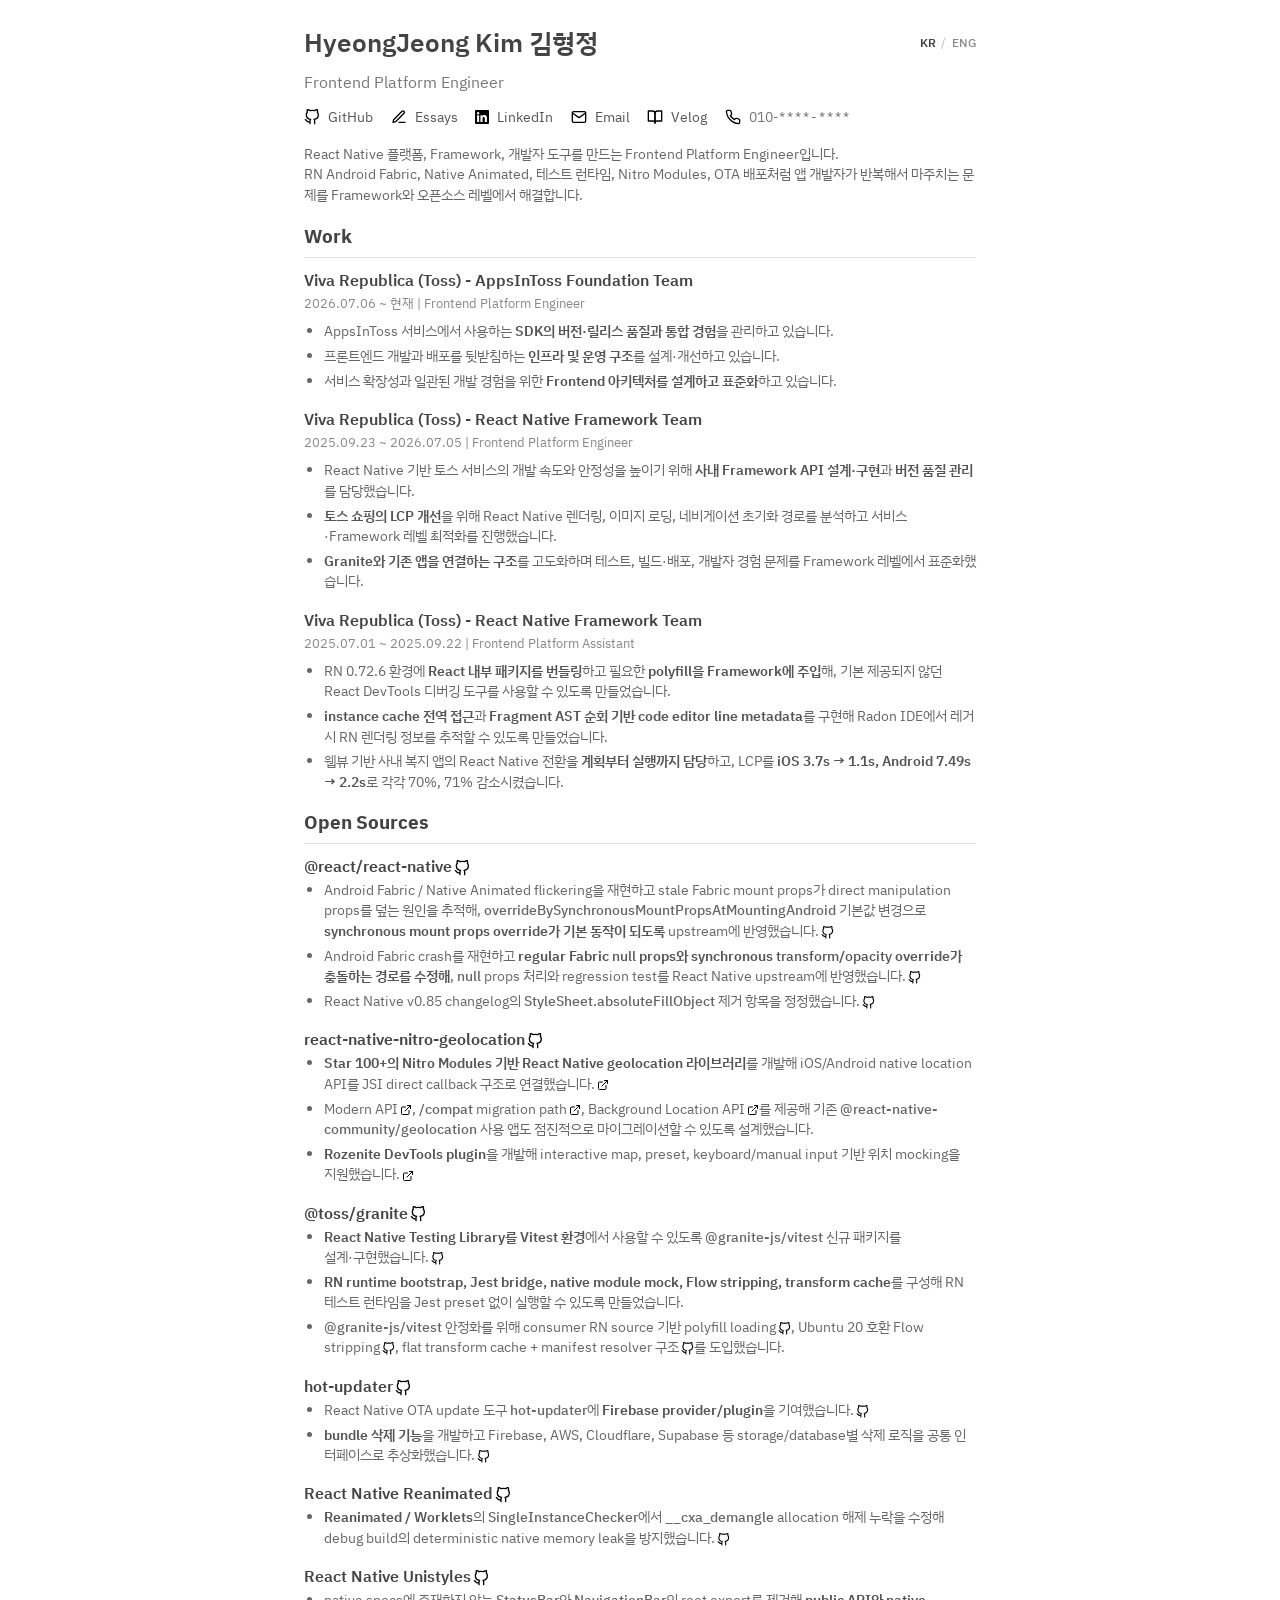
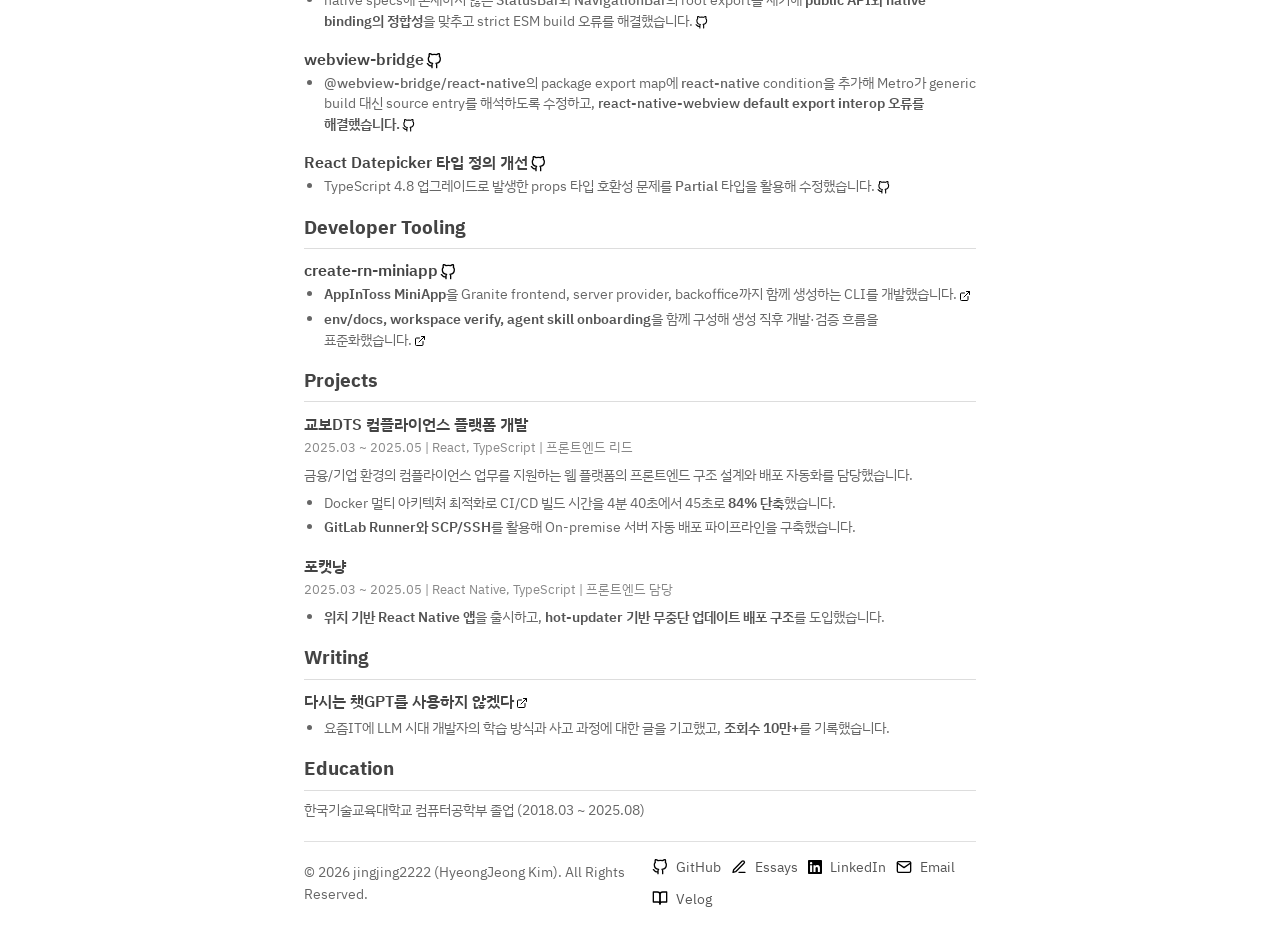
==== commit fb785cc4: "Preserve compat label spacing" ====
--- a/index.html
+++ b/index.html
@@ -220,7 +220,7 @@
                     <li><span class="external-reference">Modern API<a
                             href="https://react-native-nitro-geolocation.pages.dev/guide/modern-api" target="_blank"
                             class="doc-link" aria-label="Modern API 문서"><span class="link-icon"
-                                aria-hidden="true"></span></a></span>, <span class="external-reference"><code>/compat</code> migration path<a
+                                aria-hidden="true"></span></a></span>, <span class="external-reference"><span><code>/compat</code> migration path</span><a
                             href="https://react-native-nitro-geolocation.pages.dev/guide/compat-api" target="_blank"
                             class="doc-link" aria-label="호환 API 마이그레이션 문서"><span class="link-icon"
                                 aria-hidden="true"></span></a></span>, <span class="external-reference">Background Location API<a
